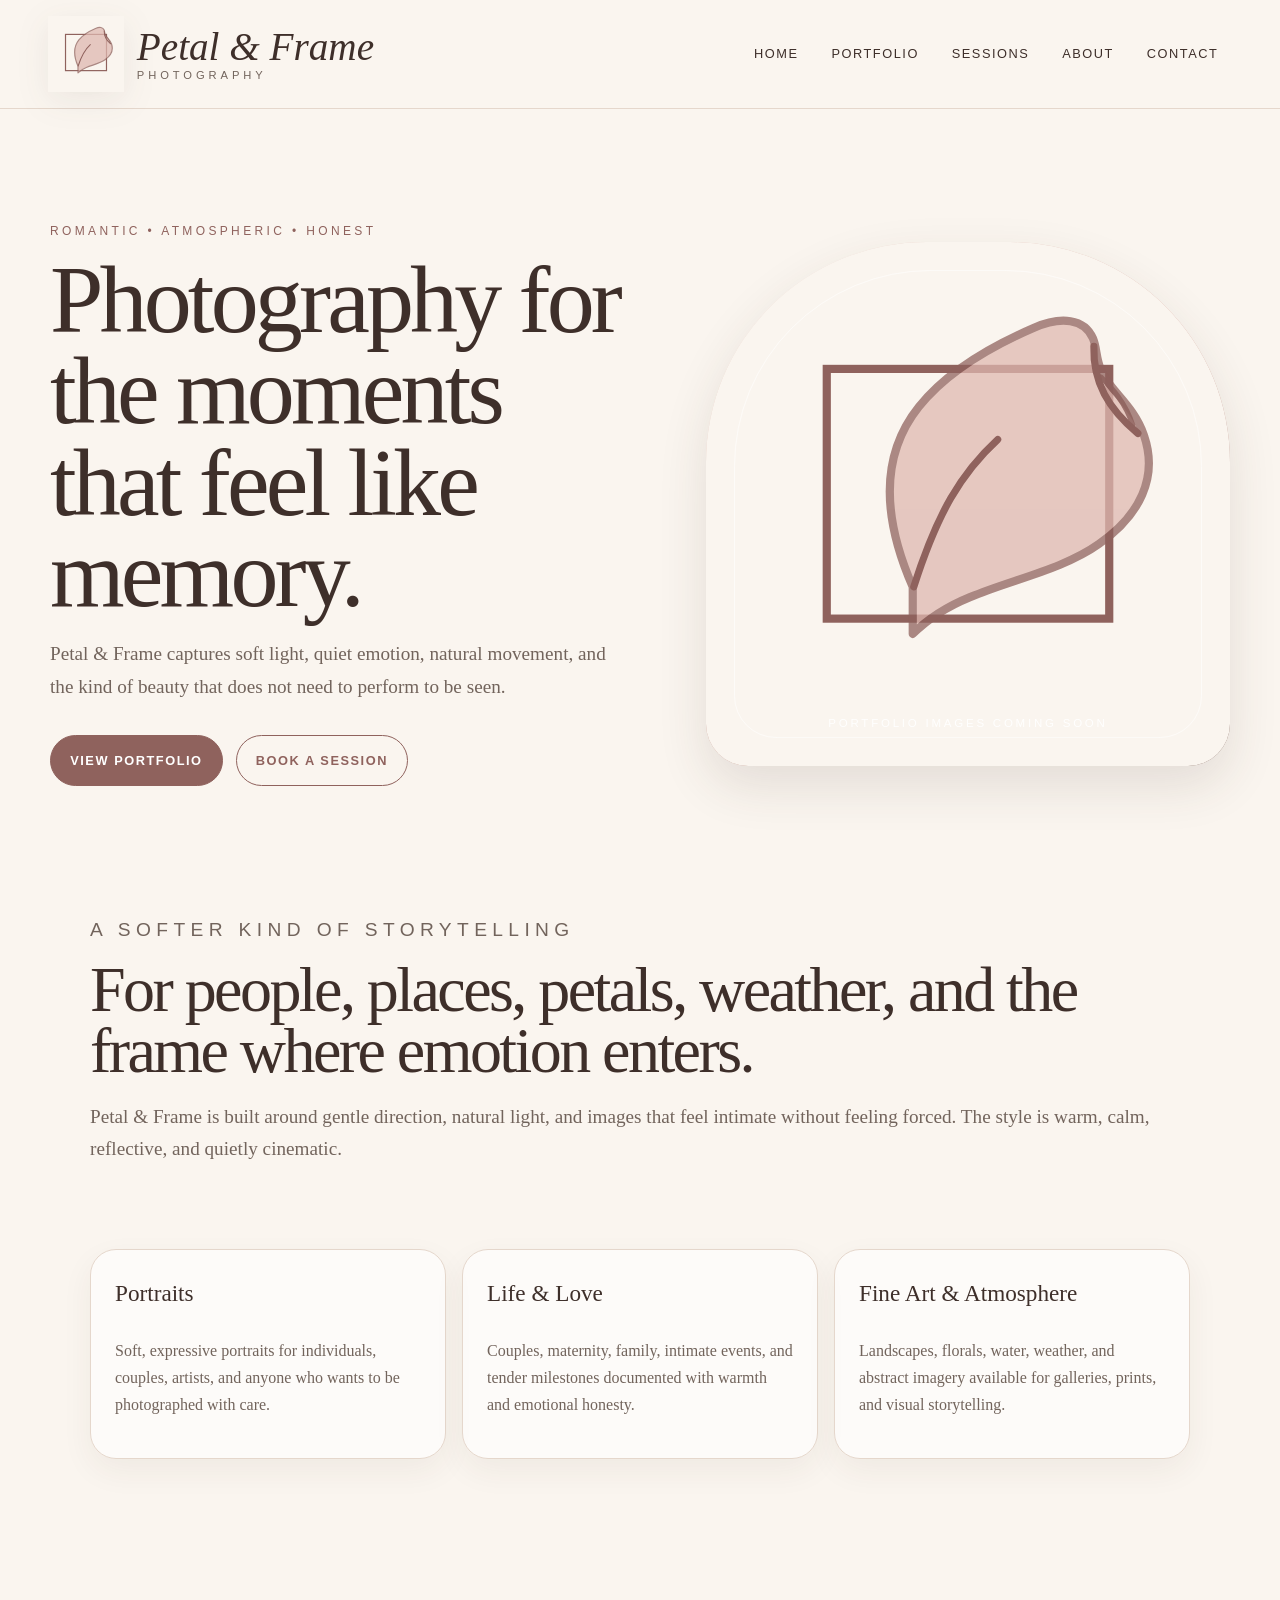
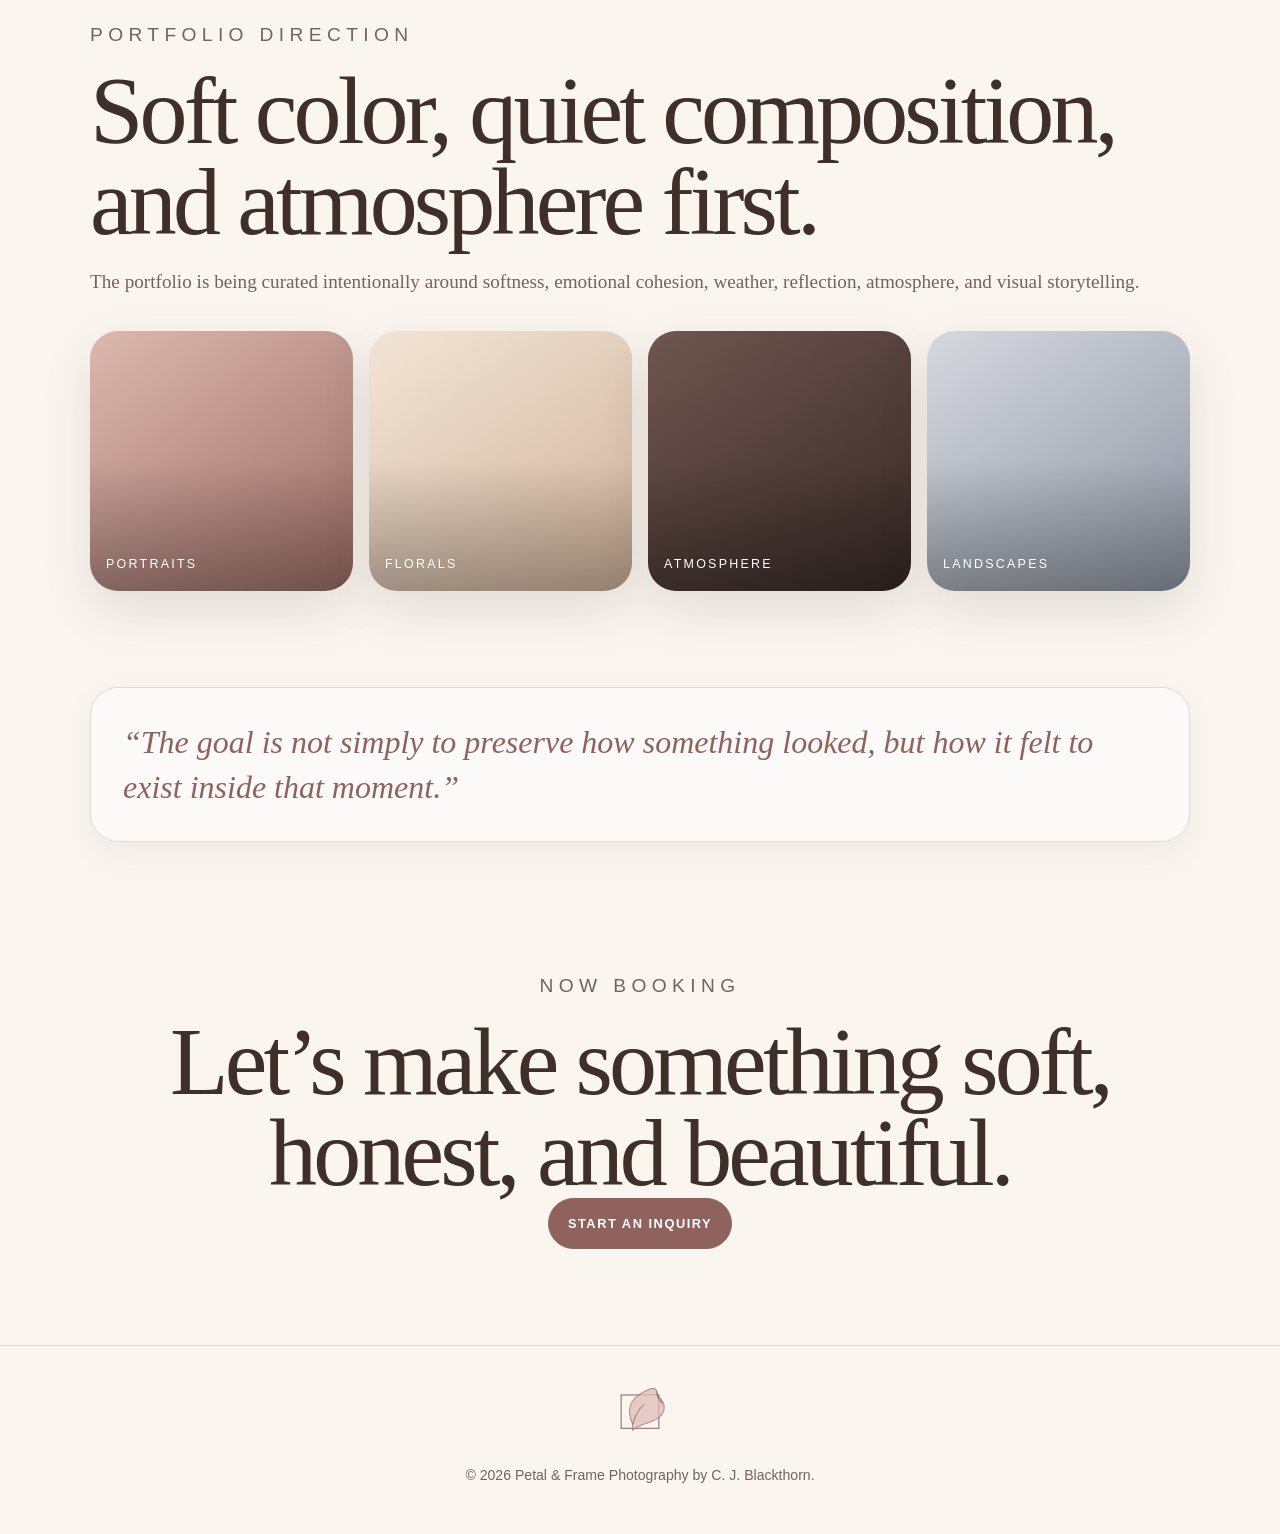
==== index.html @ 1398484c "Render logo in site header and footer" ====
<!doctype html>
<html lang="en">
<head>
  <meta charset="utf-8">
  <meta name="viewport" content="width=device-width, initial-scale=1">
  <title>Petal & Frame Photography | C. J. Blackthorn</title>
  <meta name="description" content="Petal & Frame Photography offers soft, romantic, atmospheric photography rooted in emotion, light, and quiet storytelling.">
  <meta property="og:title" content="Petal & Frame Photography">
  <meta property="og:description" content="Soft, romantic, atmospheric photography rooted in emotion, light, and quiet storytelling.">
  <meta property="og:type" content="website">
  <meta property="og:url" content="https://cjblackthorn.github.io/petals-and-frames/">
  <link rel="icon" href="assets/images/branding/petal-frame-logo.svg" type="image/svg+xml">
  <link rel="stylesheet" href="assets/css/petals-and-frames.css">
</head>
<body>
  <header class="site-header">
    <a class="brand" href="index.html" aria-label="Petal & Frame home">
      <img class="brand-logo" src="assets/images/branding/petal-frame-logo.svg" alt="Petal & Frame logo">
      <span class="brand-wordmark">
        <span class="brand-title">Petal &amp; Frame</span>
        <span class="brand-subtitle">Photography</span>
      </span>
    </a>
    <nav class="site-nav" aria-label="Primary navigation">
      <a href="index.html">Home</a>
      <a href="portfolio.html">Portfolio</a>
      <a href="sessions.html">Sessions</a>
      <a href="about.html">About</a>
      <a href="contact.html">Contact</a>
    </nav>
  </header>

  <main>
    <section class="hero">
      <div class="hero-copy">
        <p class="eyebrow">romantic • atmospheric • honest</p>
        <h1>Photography for the moments that feel like memory.</h1>
        <p class="lede">Petal &amp; Frame captures soft light, quiet emotion, natural movement, and the kind of beauty that does not need to perform to be seen.</p>
        <div class="hero-actions">
          <a class="button" href="portfolio.html">View Portfolio</a>
          <a class="button button-soft" href="contact.html">Book a Session</a>
        </div>
      </div>
      <div class="hero-art hero-logo-card" role="img" aria-label="Petal & Frame logo mark">
        <img src="assets/images/branding/petal-frame-logo.svg" alt="Petal & Frame logo mark">
        <span>Portfolio images coming soon</span>
      </div>
    </section>

    <section class="intro section-narrow">
      <p class="section-kicker">A softer kind of storytelling</p>
      <h2>For people, places, petals, weather, and the frame where emotion enters.</h2>
      <p>Petal &amp; Frame is built around gentle direction, natural light, and images that feel intimate without feeling forced. The style is warm, calm, reflective, and quietly cinematic.</p>
    </section>

    <section class="services">
      <article>
        <h3>Portraits</h3>
        <p>Soft, expressive portraits for individuals, couples, artists, and anyone who wants to be photographed with care.</p>
      </article>
      <article>
        <h3>Life &amp; Love</h3>
        <p>Couples, maternity, family, intimate events, and tender milestones documented with warmth and emotional honesty.</p>
      </article>
      <article>
        <h3>Fine Art &amp; Atmosphere</h3>
        <p>Landscapes, florals, water, weather, and abstract imagery available for galleries, prints, and visual storytelling.</p>
      </article>
    </section>

    <section class="gallery-preview">
      <div class="section-heading">
        <p class="section-kicker">Portfolio direction</p>
        <h2>Soft color, quiet composition, and atmosphere first.</h2>
        <p>The portfolio is being curated intentionally around softness, emotional cohesion, weather, reflection, atmosphere, and visual storytelling.</p>
      </div>
      <div class="preview-grid" aria-label="Portfolio category preview tiles">
        <a class="preview-tile tile-rose" href="portfolio.html"><span>Portraits</span></a>
        <a class="preview-tile tile-cream" href="portfolio.html"><span>Florals</span></a>
        <a class="preview-tile tile-cocoa" href="portfolio.html"><span>Atmosphere</span></a>
        <a class="preview-tile tile-mist" href="portfolio.html"><span>Landscapes</span></a>
      </div>
    </section>

    <section class="quote-section">
      <blockquote>
        “The goal is not simply to preserve how something looked, but how it felt to exist inside that moment.”
      </blockquote>
    </section>

    <section class="cta">
      <p class="section-kicker">Now booking</p>
      <h2>Let’s make something soft, honest, and beautiful.</h2>
      <a class="button" href="contact.html">Start an Inquiry</a>
    </section>
  </main>

  <footer class="site-footer">
    <div class="footer-brand"><img class="footer-logo" src="assets/images/branding/petal-frame-logo.svg" alt="Petal & Frame logo"></div>
    <p>&copy; <span id="year"></span> Petal &amp; Frame Photography by C. J. Blackthorn.</p>
  </footer>
  <script>document.getElementById('year').textContent = new Date().getFullYear();</script>
</body>
</html>
---- assets/css/petals-and-frames.css ----
* {
  box-sizing: border-box;
}

:root {
  --bg: #faf5ef;
  --paper: #fffdf9;
  --rose: #b88a84;
  --rose-dark: #8f625d;
  --cream: #f0e4d8;
  --mist: #d8d9de;
  --cocoa: #3e2f2a;
  --muted: #72645c;
  --border: #e5d7cc;
  --shadow: 0 20px 50px rgba(62, 47, 42, 0.12);
}

html {
  scroll-behavior: smooth;
}

body {
  margin: 0;
  background: var(--bg);
  color: var(--cocoa);
  font-family: Georgia, 'Times New Roman', serif;
  line-height: 1.7;
}

img {
  max-width: 100%;
  display: block;
}

.site-header {
  position: sticky;
  top: 0;
  z-index: 100;
  display: flex;
  align-items: center;
  justify-content: space-between;
  gap: 1rem;
  padding: 1rem clamp(1.2rem, 4vw, 3rem);
  background: rgba(250, 245, 239, 0.92);
  backdrop-filter: blur(12px);
  border-bottom: 1px solid var(--border);
}

.brand {
  display: inline-flex;
  align-items: center;
  gap: 0.8rem;
  text-decoration: none;
  color: var(--cocoa);
  line-height: 1;
}

.brand-logo {
  width: clamp(54px, 8vw, 76px);
  height: clamp(54px, 8vw, 76px);
  object-fit: contain;
  flex: 0 0 auto;
  filter: drop-shadow(0 8px 16px rgba(62, 47, 42, 0.08));
}

.brand-wordmark {
  display: block;
}

.brand-title {
  display: block;
  font-size: clamp(1.55rem, 4.6vw, 2.45rem);
  font-style: italic;
}

.brand-subtitle {
  display: block;
  margin-top: 0.25rem;
  font-family: Arial, sans-serif;
  font-size: 0.7rem;
  letter-spacing: 0.35em;
  text-transform: uppercase;
  color: var(--muted);
}

.site-nav {
  display: flex;
  flex-wrap: wrap;
  gap: 0.35rem;
}

.site-nav a {
  padding: 0.65rem 0.85rem;
  border-radius: 999px;
  color: var(--cocoa);
  text-decoration: none;
  font-family: Arial, sans-serif;
  font-size: 0.8rem;
  letter-spacing: 0.12em;
  text-transform: uppercase;
}

.site-nav a:hover,
.site-nav a:focus {
  background: var(--cream);
}

.hero {
  width: min(1180px, calc(100% - 2rem));
  margin: 0 auto;
  padding: clamp(4rem, 10vw, 7rem) 0;
  display: grid;
  grid-template-columns: minmax(0, 1.05fr) minmax(300px, 0.95fr);
  gap: clamp(2rem, 6vw, 5rem);
  align-items: center;
}

.eyebrow,
.section-kicker,
.card-kicker {
  margin: 0 0 0.8rem;
  font-family: Arial, sans-serif;
  font-size: 0.75rem;
  letter-spacing: 0.28em;
  text-transform: uppercase;
  color: var(--rose-dark);
}

.hero h1,
.section-heading h2,
.intro h2,
.cta h2,
.page-hero h1,
.process-section h2 {
  margin: 0;
  font-size: clamp(2.8rem, 8vw, 6rem);
  line-height: 0.95;
  font-weight: 400;
  letter-spacing: -0.04em;
}

.lede,
.intro p,
.section-heading p,
.cta p,
.page-hero p,
.process-section p {
  color: var(--muted);
  font-size: clamp(1.05rem, 2vw, 1.2rem);
}

.hero-actions {
  margin-top: 2rem;
  display: flex;
  flex-wrap: wrap;
  gap: 0.8rem;
}

.button {
  display: inline-flex;
  align-items: center;
  justify-content: center;
  min-height: 46px;
  padding: 0.85rem 1.2rem;
  border-radius: 999px;
  border: 1px solid var(--rose-dark);
  background: var(--rose-dark);
  color: #fff;
  text-decoration: none;
  font-family: Arial, sans-serif;
  font-size: 0.8rem;
  font-weight: 700;
  letter-spacing: 0.12em;
  text-transform: uppercase;
}

.button-soft {
  background: transparent;
  color: var(--rose-dark);
}

.hero-art {
  min-height: 520px;
  position: relative;
  overflow: hidden;
  border-radius: 42% 42% 8% 8%;
  background:
    radial-gradient(circle at 28% 22%, rgba(255,255,255,0.7), transparent 24%),
    linear-gradient(145deg, #efe1d7, #d4a69c 46%, #71544d);
  box-shadow: var(--shadow);
}

.hero-art::before {
  content: '';
  position: absolute;
  inset: 1.75rem;
  border: 1px solid rgba(255,255,255,0.55);
  border-radius: 42% 42% 9% 9%;
}

.hero-art span {
  position: absolute;
  left: 50%;
  bottom: 2rem;
  transform: translateX(-50%);
  color: rgba(255,255,255,0.92);
  font-family: Arial, sans-serif;
  font-size: 0.72rem;
  letter-spacing: 0.24em;
  text-transform: uppercase;
  white-space: nowrap;
}

.section-narrow,
.gallery-preview,
.cta,
.page-shell,
.quote-section,
.process-section {
  width: min(1100px, calc(100% - 2rem));
  margin: 0 auto;
}

.intro {
  padding: 1rem 0 4rem;
}

.intro h2 {
  font-size: clamp(2.1rem, 5vw, 4rem);
  margin-bottom: 1rem;
}

.services {
  width: min(1100px, calc(100% - 2rem));
  margin: 0 auto;
  padding: 0 0 5rem;
  display: grid;
  grid-template-columns: repeat(3, 1fr);
  gap: 1rem;
}

.services article,
.portfolio-card,
.contact-card {
  padding: 1.5rem;
  border-radius: 26px;
  border: 1px solid var(--border);
  background: rgba(255,255,255,0.62);
  box-shadow: 0 12px 32px rgba(62,47,42,0.06);
}

.services h3,
.portfolio-card h3,
.contact-card h3,
.process-grid h3 {
  margin-top: 0;
  font-size: 1.45rem;
  font-weight: 400;
}

.services p,
.portfolio-card p,
.contact-card p,
.process-grid p,
.session-card li {
  color: var(--muted);
}

.gallery-preview {
  padding: 5rem 0;
}

.preview-grid {
  display: grid;
  grid-template-columns: repeat(4, 1fr);
  gap: 1rem;
  margin-top: 2rem;
}

.preview-tile {
  min-height: 260px;
  border-radius: 28px;
  position: relative;
  overflow: hidden;
  text-decoration: none;
  box-shadow: var(--shadow);
}

.preview-tile::after {
  content: '';
  position: absolute;
  inset: 0;
  background: linear-gradient(to top, rgba(0,0,0,0.28), transparent 50%);
}

.preview-tile span {
  position: absolute;
  left: 1rem;
  bottom: 1rem;
  z-index: 1;
  color: #fff;
  font-family: Arial, sans-serif;
  font-size: 0.78rem;
  letter-spacing: 0.18em;
  text-transform: uppercase;
}

.tile-rose {
  background: linear-gradient(145deg, #dcb8af, #9c6d66);
}

.tile-cream {
  background: linear-gradient(145deg, #f2e5d6, #cfb29a);
}

.tile-cocoa {
  background: linear-gradient(145deg, #6f5650, #372925);
}

.tile-mist {
  background: linear-gradient(145deg, #d6d8df, #8d95a2);
}

.quote-section {
  padding: 1rem 0 4rem;
}

.quote-section blockquote {
  margin: 0;
  padding: 2rem;
  border-radius: 28px;
  border: 1px solid var(--border);
  background: rgba(255,255,255,0.58);
  color: var(--rose-dark);
  font-size: clamp(1.4rem, 3vw, 2rem);
  line-height: 1.4;
  font-style: italic;
  box-shadow: 0 12px 32px rgba(62,47,42,0.05);
}

.cta {
  padding: 4rem 0 6rem;
  text-align: center;
}

.site-footer {
  padding: 2rem;
  text-align: center;
  color: var(--muted);
  border-top: 1px solid var(--border);
  font-family: Arial, sans-serif;
  font-size: 0.88rem;
}

.footer-brand {
  display: flex;
  justify-content: center;
  margin-bottom: 1rem;
}

.footer-logo {
  width: 70px;
  height: 70px;
  object-fit: contain;
  opacity: 0.92;
}

.page-hero {
  padding: 5rem 0 3rem;
}

.page-grid,
.process-grid {
  display: grid;
  grid-template-columns: repeat(auto-fit, minmax(240px, 1fr));
  gap: 1rem;
}

.page-grid {
  padding-bottom: 5rem;
}

.session-card ul {
  margin: 1rem 0 0;
  padding-left: 1.2rem;
}

.process-section {
  padding-bottom: 5rem;
}

.process-grid div {
  padding: 1.5rem;
  border-radius: 24px;
  border: 1px solid var(--border);
  background: rgba(255,255,255,0.58);
}

.process-grid span {
  display: inline-flex;
  align-items: center;
  justify-content: center;
  width: 42px;
  height: 42px;
  border-radius: 999px;
  background: var(--cream);
  color: var(--rose-dark);
  font-family: Arial, sans-serif;
  font-size: 0.82rem;
  font-weight: 700;
  margin-bottom: 1rem;
}

@media (max-width: 860px) {
  .hero,
  .services {
    grid-template-columns: 1fr;
  }

  .preview-grid {
    grid-template-columns: repeat(2, 1fr);
  }

  .hero-art {
    min-height: 340px;
  }
}

@media (max-width: 560px) {
  .site-header {
    align-items: flex-start;
    flex-direction: column;
  }

  .brand-logo {
    width: 56px;
    height: 56px;
  }

  .preview-grid {
    grid-template-columns: 1fr;
  }

  .hero h1,
  .section-heading h2,
  .intro h2,
  .cta h2,
  .page-hero h1,
  .process-section h2 {
    line-height: 1;
  }
}
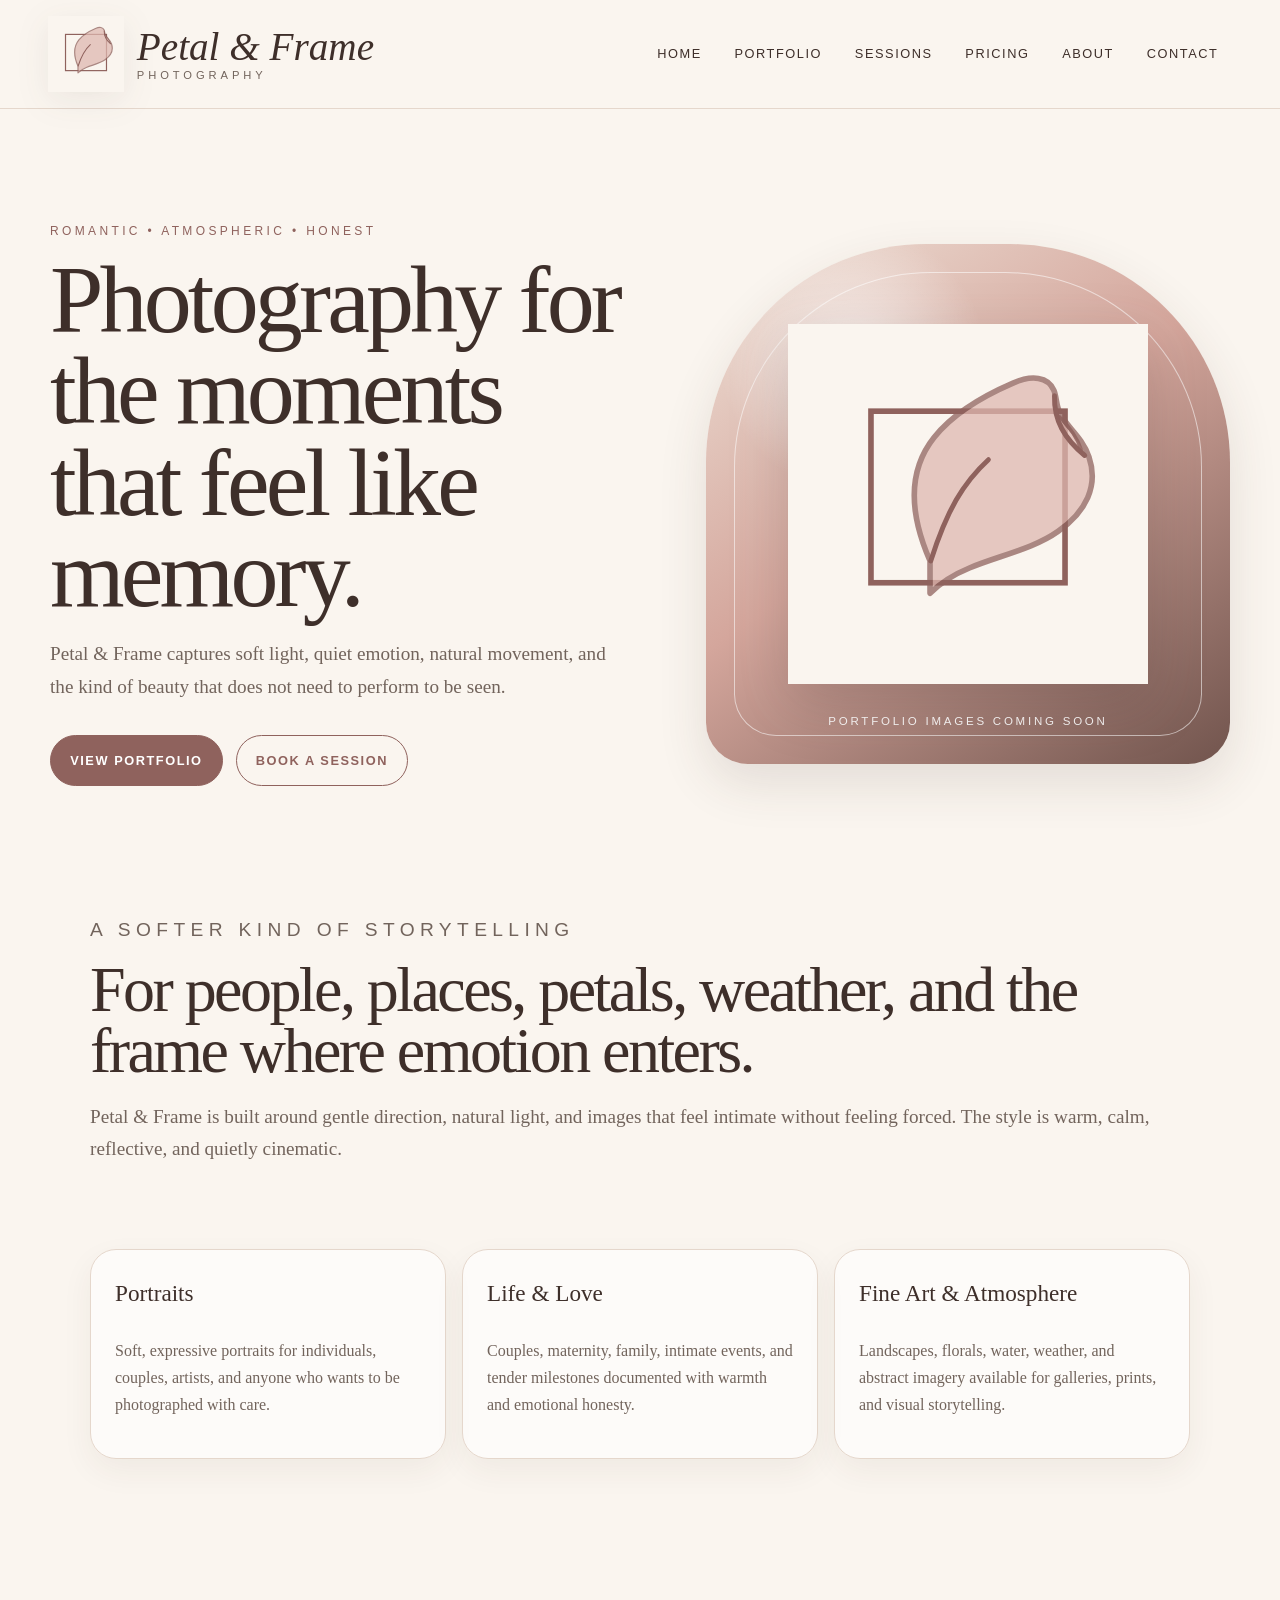
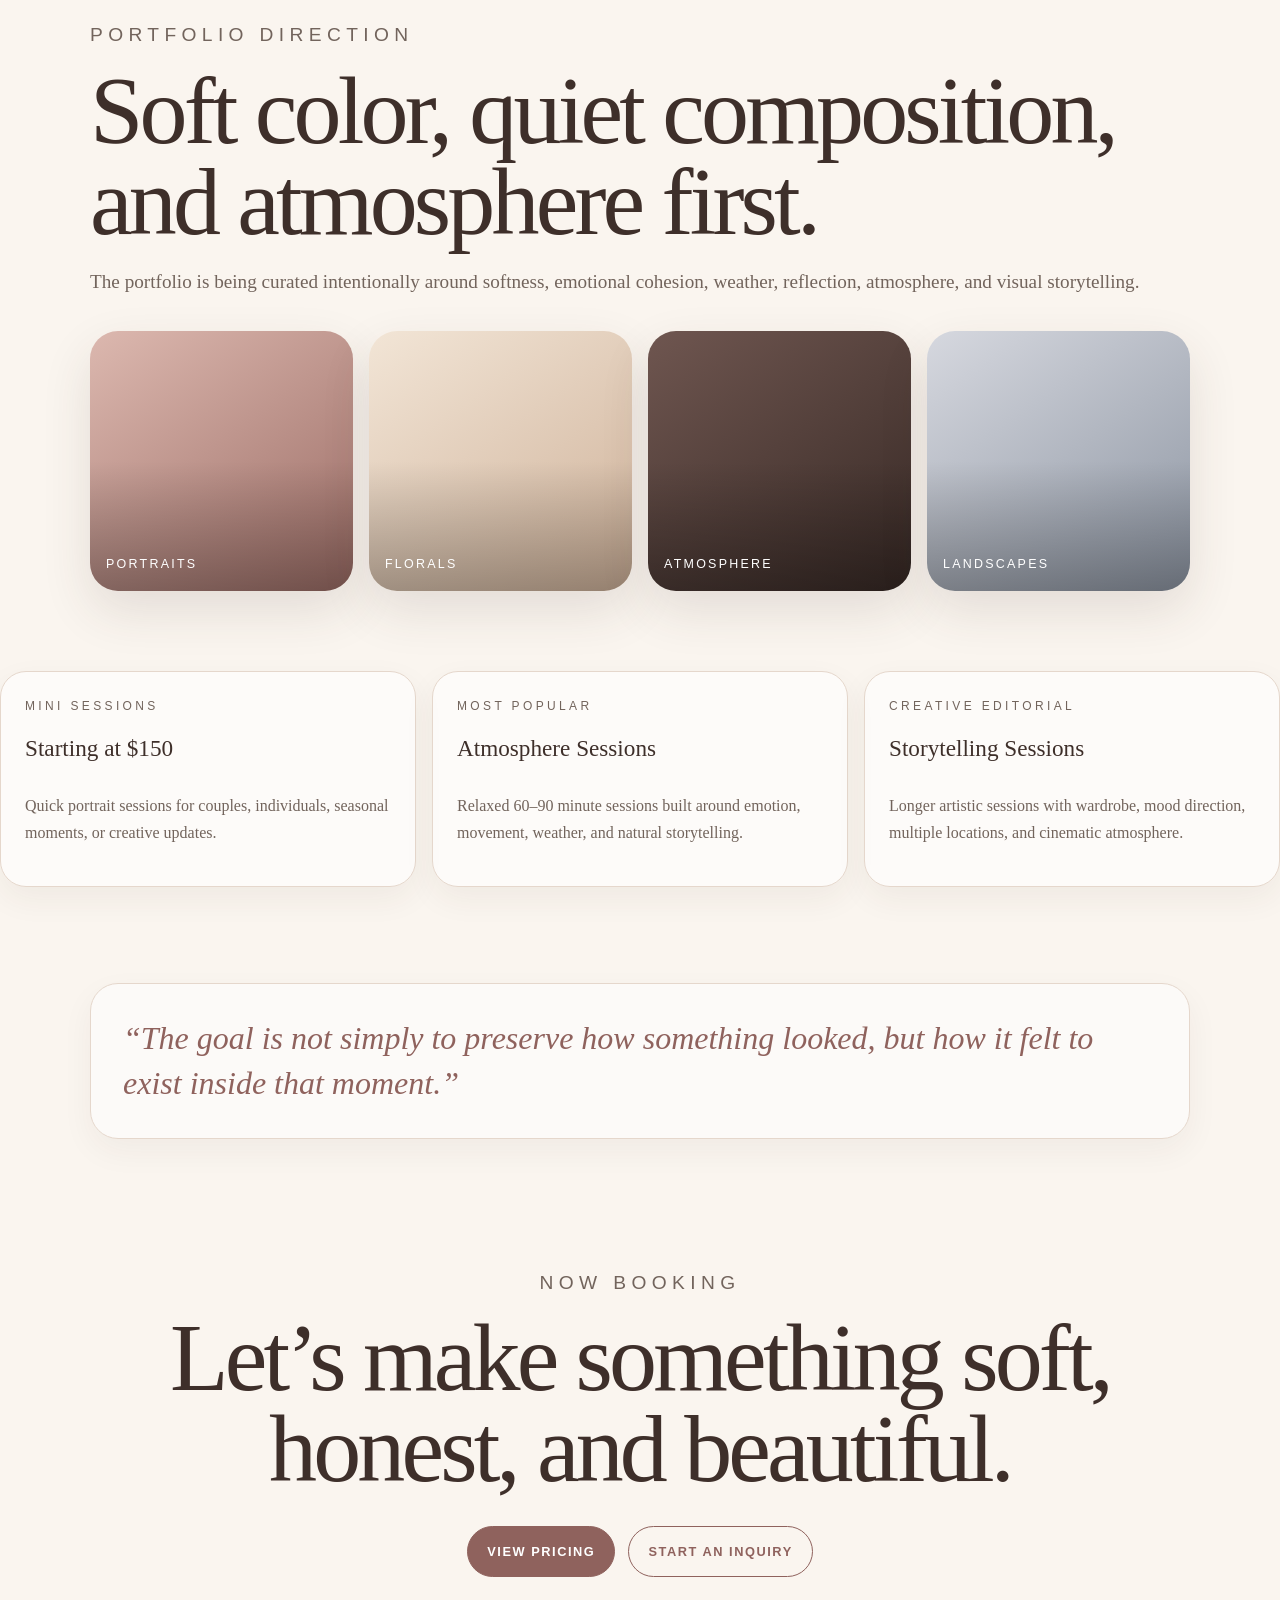
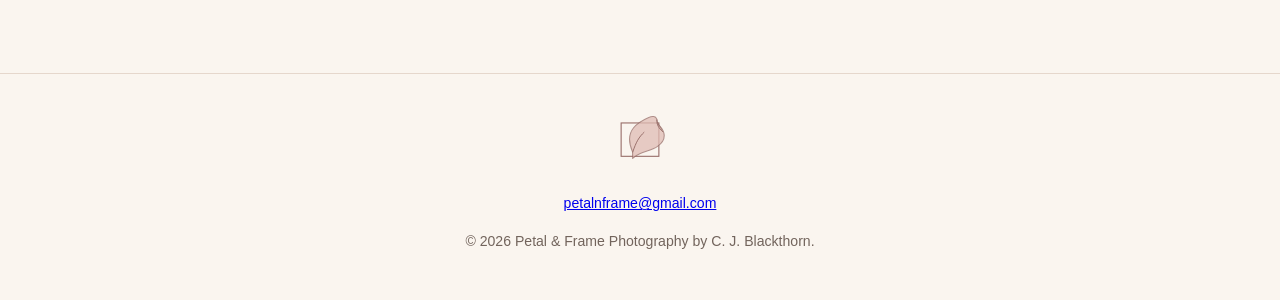
==== commit 64756d7a: "Add pricing navigation and homepage booking sections" ====
--- a/index.html
+++ b/index.html
@@ -25,6 +25,7 @@
       <a href="index.html">Home</a>
       <a href="portfolio.html">Portfolio</a>
       <a href="sessions.html">Sessions</a>
+      <a href="pricing.html">Pricing</a>
       <a href="about.html">About</a>
       <a href="contact.html">Contact</a>
     </nav>
@@ -82,6 +83,26 @@
       </div>
     </section>
 
+    <section class="pricing-details" style="padding-bottom:5rem;">
+      <article class="pricing-detail-card">
+        <p class="card-kicker">Mini Sessions</p>
+        <h3>Starting at $150</h3>
+        <p>Quick portrait sessions for couples, individuals, seasonal moments, or creative updates.</p>
+      </article>
+
+      <article class="pricing-detail-card">
+        <p class="card-kicker">Most Popular</p>
+        <h3>Atmosphere Sessions</h3>
+        <p>Relaxed 60–90 minute sessions built around emotion, movement, weather, and natural storytelling.</p>
+      </article>
+
+      <article class="pricing-detail-card">
+        <p class="card-kicker">Creative Editorial</p>
+        <h3>Storytelling Sessions</h3>
+        <p>Longer artistic sessions with wardrobe, mood direction, multiple locations, and cinematic atmosphere.</p>
+      </article>
+    </section>
+
     <section class="quote-section">
       <blockquote>
         “The goal is not simply to preserve how something looked, but how it felt to exist inside that moment.”
@@ -91,14 +112,18 @@
     <section class="cta">
       <p class="section-kicker">Now booking</p>
       <h2>Let’s make something soft, honest, and beautiful.</h2>
-      <a class="button" href="contact.html">Start an Inquiry</a>
+      <div class="hero-actions" style="justify-content:center;">
+        <a class="button" href="pricing.html">View Pricing</a>
+        <a class="button button-soft" href="contact.html">Start an Inquiry</a>
+      </div>
     </section>
   </main>
 
   <footer class="site-footer">
     <div class="footer-brand"><img class="footer-logo" src="assets/images/branding/petal-frame-logo.svg" alt="Petal & Frame logo"></div>
+    <p><a href="mailto:petalnframe@gmail.com?subject=Petal%20%26%20Frame%20Photography%20Inquiry">petalnframe@gmail.com</a></p>
     <p>&copy; <span id="year"></span> Petal &amp; Frame Photography by C. J. Blackthorn.</p>
   </footer>
   <script>document.getElementById('year').textContent = new Date().getFullYear();</script>
 </body>
-</html>
+</html>
--- a/assets/css/petals-and-frames.css
+++ b/assets/css/petals-and-frames.css
@@ -1,452 +1 @@
-* {
-  box-sizing: border-box;
-}
-
-:root {
-  --bg: #faf5ef;
-  --paper: #fffdf9;
-  --rose: #b88a84;
-  --rose-dark: #8f625d;
-  --cream: #f0e4d8;
-  --mist: #d8d9de;
-  --cocoa: #3e2f2a;
-  --muted: #72645c;
-  --border: #e5d7cc;
-  --shadow: 0 20px 50px rgba(62, 47, 42, 0.12);
-}
-
-html {
-  scroll-behavior: smooth;
-}
-
-body {
-  margin: 0;
-  background: var(--bg);
-  color: var(--cocoa);
-  font-family: Georgia, 'Times New Roman', serif;
-  line-height: 1.7;
-}
-
-img {
-  max-width: 100%;
-  display: block;
-}
-
-.site-header {
-  position: sticky;
-  top: 0;
-  z-index: 100;
-  display: flex;
-  align-items: center;
-  justify-content: space-between;
-  gap: 1rem;
-  padding: 1rem clamp(1.2rem, 4vw, 3rem);
-  background: rgba(250, 245, 239, 0.92);
-  backdrop-filter: blur(12px);
-  border-bottom: 1px solid var(--border);
-}
-
-.brand {
-  display: inline-flex;
-  align-items: center;
-  gap: 0.8rem;
-  text-decoration: none;
-  color: var(--cocoa);
-  line-height: 1;
-}
-
-.brand-logo {
-  width: clamp(54px, 8vw, 76px);
-  height: clamp(54px, 8vw, 76px);
-  object-fit: contain;
-  flex: 0 0 auto;
-  filter: drop-shadow(0 8px 16px rgba(62, 47, 42, 0.08));
-}
-
-.brand-wordmark {
-  display: block;
-}
-
-.brand-title {
-  display: block;
-  font-size: clamp(1.55rem, 4.6vw, 2.45rem);
-  font-style: italic;
-}
-
-.brand-subtitle {
-  display: block;
-  margin-top: 0.25rem;
-  font-family: Arial, sans-serif;
-  font-size: 0.7rem;
-  letter-spacing: 0.35em;
-  text-transform: uppercase;
-  color: var(--muted);
-}
-
-.site-nav {
-  display: flex;
-  flex-wrap: wrap;
-  gap: 0.35rem;
-}
-
-.site-nav a {
-  padding: 0.65rem 0.85rem;
-  border-radius: 999px;
-  color: var(--cocoa);
-  text-decoration: none;
-  font-family: Arial, sans-serif;
-  font-size: 0.8rem;
-  letter-spacing: 0.12em;
-  text-transform: uppercase;
-}
-
-.site-nav a:hover,
-.site-nav a:focus {
-  background: var(--cream);
-}
-
-.hero {
-  width: min(1180px, calc(100% - 2rem));
-  margin: 0 auto;
-  padding: clamp(4rem, 10vw, 7rem) 0;
-  display: grid;
-  grid-template-columns: minmax(0, 1.05fr) minmax(300px, 0.95fr);
-  gap: clamp(2rem, 6vw, 5rem);
-  align-items: center;
-}
-
-.eyebrow,
-.section-kicker,
-.card-kicker {
-  margin: 0 0 0.8rem;
-  font-family: Arial, sans-serif;
-  font-size: 0.75rem;
-  letter-spacing: 0.28em;
-  text-transform: uppercase;
-  color: var(--rose-dark);
-}
-
-.hero h1,
-.section-heading h2,
-.intro h2,
-.cta h2,
-.page-hero h1,
-.process-section h2 {
-  margin: 0;
-  font-size: clamp(2.8rem, 8vw, 6rem);
-  line-height: 0.95;
-  font-weight: 400;
-  letter-spacing: -0.04em;
-}
-
-.lede,
-.intro p,
-.section-heading p,
-.cta p,
-.page-hero p,
-.process-section p {
-  color: var(--muted);
-  font-size: clamp(1.05rem, 2vw, 1.2rem);
-}
-
-.hero-actions {
-  margin-top: 2rem;
-  display: flex;
-  flex-wrap: wrap;
-  gap: 0.8rem;
-}
-
-.button {
-  display: inline-flex;
-  align-items: center;
-  justify-content: center;
-  min-height: 46px;
-  padding: 0.85rem 1.2rem;
-  border-radius: 999px;
-  border: 1px solid var(--rose-dark);
-  background: var(--rose-dark);
-  color: #fff;
-  text-decoration: none;
-  font-family: Arial, sans-serif;
-  font-size: 0.8rem;
-  font-weight: 700;
-  letter-spacing: 0.12em;
-  text-transform: uppercase;
-}
-
-.button-soft {
-  background: transparent;
-  color: var(--rose-dark);
-}
-
-.hero-art {
-  min-height: 520px;
-  position: relative;
-  overflow: hidden;
-  border-radius: 42% 42% 8% 8%;
-  background:
-    radial-gradient(circle at 28% 22%, rgba(255,255,255,0.7), transparent 24%),
-    linear-gradient(145deg, #efe1d7, #d4a69c 46%, #71544d);
-  box-shadow: var(--shadow);
-}
-
-.hero-art::before {
-  content: '';
-  position: absolute;
-  inset: 1.75rem;
-  border: 1px solid rgba(255,255,255,0.55);
-  border-radius: 42% 42% 9% 9%;
-}
-
-.hero-art span {
-  position: absolute;
-  left: 50%;
-  bottom: 2rem;
-  transform: translateX(-50%);
-  color: rgba(255,255,255,0.92);
-  font-family: Arial, sans-serif;
-  font-size: 0.72rem;
-  letter-spacing: 0.24em;
-  text-transform: uppercase;
-  white-space: nowrap;
-}
-
-.section-narrow,
-.gallery-preview,
-.cta,
-.page-shell,
-.quote-section,
-.process-section {
-  width: min(1100px, calc(100% - 2rem));
-  margin: 0 auto;
-}
-
-.intro {
-  padding: 1rem 0 4rem;
-}
-
-.intro h2 {
-  font-size: clamp(2.1rem, 5vw, 4rem);
-  margin-bottom: 1rem;
-}
-
-.services {
-  width: min(1100px, calc(100% - 2rem));
-  margin: 0 auto;
-  padding: 0 0 5rem;
-  display: grid;
-  grid-template-columns: repeat(3, 1fr);
-  gap: 1rem;
-}
-
-.services article,
-.portfolio-card,
-.contact-card {
-  padding: 1.5rem;
-  border-radius: 26px;
-  border: 1px solid var(--border);
-  background: rgba(255,255,255,0.62);
-  box-shadow: 0 12px 32px rgba(62,47,42,0.06);
-}
-
-.services h3,
-.portfolio-card h3,
-.contact-card h3,
-.process-grid h3 {
-  margin-top: 0;
-  font-size: 1.45rem;
-  font-weight: 400;
-}
-
-.services p,
-.portfolio-card p,
-.contact-card p,
-.process-grid p,
-.session-card li {
-  color: var(--muted);
-}
-
-.gallery-preview {
-  padding: 5rem 0;
-}
-
-.preview-grid {
-  display: grid;
-  grid-template-columns: repeat(4, 1fr);
-  gap: 1rem;
-  margin-top: 2rem;
-}
-
-.preview-tile {
-  min-height: 260px;
-  border-radius: 28px;
-  position: relative;
-  overflow: hidden;
-  text-decoration: none;
-  box-shadow: var(--shadow);
-}
-
-.preview-tile::after {
-  content: '';
-  position: absolute;
-  inset: 0;
-  background: linear-gradient(to top, rgba(0,0,0,0.28), transparent 50%);
-}
-
-.preview-tile span {
-  position: absolute;
-  left: 1rem;
-  bottom: 1rem;
-  z-index: 1;
-  color: #fff;
-  font-family: Arial, sans-serif;
-  font-size: 0.78rem;
-  letter-spacing: 0.18em;
-  text-transform: uppercase;
-}
-
-.tile-rose {
-  background: linear-gradient(145deg, #dcb8af, #9c6d66);
-}
-
-.tile-cream {
-  background: linear-gradient(145deg, #f2e5d6, #cfb29a);
-}
-
-.tile-cocoa {
-  background: linear-gradient(145deg, #6f5650, #372925);
-}
-
-.tile-mist {
-  background: linear-gradient(145deg, #d6d8df, #8d95a2);
-}
-
-.quote-section {
-  padding: 1rem 0 4rem;
-}
-
-.quote-section blockquote {
-  margin: 0;
-  padding: 2rem;
-  border-radius: 28px;
-  border: 1px solid var(--border);
-  background: rgba(255,255,255,0.58);
-  color: var(--rose-dark);
-  font-size: clamp(1.4rem, 3vw, 2rem);
-  line-height: 1.4;
-  font-style: italic;
-  box-shadow: 0 12px 32px rgba(62,47,42,0.05);
-}
-
-.cta {
-  padding: 4rem 0 6rem;
-  text-align: center;
-}
-
-.site-footer {
-  padding: 2rem;
-  text-align: center;
-  color: var(--muted);
-  border-top: 1px solid var(--border);
-  font-family: Arial, sans-serif;
-  font-size: 0.88rem;
-}
-
-.footer-brand {
-  display: flex;
-  justify-content: center;
-  margin-bottom: 1rem;
-}
-
-.footer-logo {
-  width: 70px;
-  height: 70px;
-  object-fit: contain;
-  opacity: 0.92;
-}
-
-.page-hero {
-  padding: 5rem 0 3rem;
-}
-
-.page-grid,
-.process-grid {
-  display: grid;
-  grid-template-columns: repeat(auto-fit, minmax(240px, 1fr));
-  gap: 1rem;
-}
-
-.page-grid {
-  padding-bottom: 5rem;
-}
-
-.session-card ul {
-  margin: 1rem 0 0;
-  padding-left: 1.2rem;
-}
-
-.process-section {
-  padding-bottom: 5rem;
-}
-
-.process-grid div {
-  padding: 1.5rem;
-  border-radius: 24px;
-  border: 1px solid var(--border);
-  background: rgba(255,255,255,0.58);
-}
-
-.process-grid span {
-  display: inline-flex;
-  align-items: center;
-  justify-content: center;
-  width: 42px;
-  height: 42px;
-  border-radius: 999px;
-  background: var(--cream);
-  color: var(--rose-dark);
-  font-family: Arial, sans-serif;
-  font-size: 0.82rem;
-  font-weight: 700;
-  margin-bottom: 1rem;
-}
-
-@media (max-width: 860px) {
-  .hero,
-  .services {
-    grid-template-columns: 1fr;
-  }
-
-  .preview-grid {
-    grid-template-columns: repeat(2, 1fr);
-  }
-
-  .hero-art {
-    min-height: 340px;
-  }
-}
-
-@media (max-width: 560px) {
-  .site-header {
-    align-items: flex-start;
-    flex-direction: column;
-  }
-
-  .brand-logo {
-    width: 56px;
-    height: 56px;
-  }
-
-  .preview-grid {
-    grid-template-columns: 1fr;
-  }
-
-  .hero h1,
-  .section-heading h2,
-  .intro h2,
-  .cta h2,
-  .page-hero h1,
-  .process-section h2 {
-    line-height: 1;
-  }
-}
+*{box-sizing:border-box}:root{--bg:#faf5ef;--paper:#fffdf9;--rose:#b88a84;--rose-dark:#8f625d;--cream:#f0e4d8;--mist:#d8d9de;--cocoa:#3e2f2a;--muted:#72645c;--border:#e5d7cc;--shadow:0 20px 50px rgba(62,47,42,.12)}html{scroll-behavior:smooth}body{margin:0;background:var(--bg);color:var(--cocoa);font-family:Georgia,'Times New Roman',serif;line-height:1.7}img{max-width:100%;display:block}code{padding:.12rem .35rem;border-radius:.35rem;background:var(--cream);font-size:.9em}.site-header{position:sticky;top:0;z-index:100;display:flex;align-items:center;justify-content:space-between;gap:1rem;padding:1rem clamp(1.2rem,4vw,3rem);background:rgba(250,245,239,.92);backdrop-filter:blur(12px);border-bottom:1px solid var(--border)}.brand{display:inline-flex;align-items:center;gap:.8rem;text-decoration:none;color:var(--cocoa);line-height:1}.brand-logo{width:clamp(54px,8vw,76px);height:clamp(54px,8vw,76px);object-fit:contain;flex:0 0 auto;filter:drop-shadow(0 8px 16px rgba(62,47,42,.08))}.brand-wordmark{display:block}.brand-title{display:block;font-size:clamp(1.55rem,4.6vw,2.45rem);font-style:italic}.brand-subtitle{display:block;margin-top:.25rem;font-family:Arial,sans-serif;font-size:.7rem;letter-spacing:.35em;text-transform:uppercase;color:var(--muted)}.site-nav{display:flex;flex-wrap:wrap;gap:.35rem}.site-nav a{padding:.65rem .85rem;border-radius:999px;color:var(--cocoa);text-decoration:none;font-family:Arial,sans-serif;font-size:.8rem;letter-spacing:.12em;text-transform:uppercase}.site-nav a:hover,.site-nav a:focus{background:var(--cream)}.hero{width:min(1180px,calc(100% - 2rem));margin:0 auto;padding:clamp(4rem,10vw,7rem) 0;display:grid;grid-template-columns:minmax(0,1.05fr) minmax(300px,.95fr);gap:clamp(2rem,6vw,5rem);align-items:center}.eyebrow,.section-kicker,.card-kicker{margin:0 0 .8rem;font-family:Arial,sans-serif;font-size:.75rem;letter-spacing:.28em;text-transform:uppercase;color:var(--rose-dark)}.hero h1,.section-heading h2,.intro h2,.cta h2,.page-hero h1,.process-section h2{margin:0;font-size:clamp(2.8rem,8vw,6rem);line-height:.95;font-weight:400;letter-spacing:-.04em}.lede,.intro p,.section-heading p,.cta p,.page-hero p,.process-section p{color:var(--muted);font-size:clamp(1.05rem,2vw,1.2rem)}.hero-actions{margin-top:2rem;display:flex;flex-wrap:wrap;gap:.8rem}.button{display:inline-flex;align-items:center;justify-content:center;min-height:46px;padding:.85rem 1.2rem;border-radius:999px;border:1px solid var(--rose-dark);background:var(--rose-dark);color:#fff;text-decoration:none;font-family:Arial,sans-serif;font-size:.8rem;font-weight:700;letter-spacing:.12em;text-transform:uppercase}.button-soft{background:transparent;color:var(--rose-dark)}.hero-art{min-height:520px;position:relative;overflow:hidden;border-radius:42% 42% 8% 8%;background:radial-gradient(circle at 28% 22%,rgba(255,255,255,.7),transparent 24%),linear-gradient(145deg,#efe1d7,#d4a69c 46%,#71544d);box-shadow:var(--shadow)}.hero-art:before{content:'';position:absolute;inset:1.75rem;border:1px solid rgba(255,255,255,.55);border-radius:42% 42% 9% 9%}.hero-art span{position:absolute;left:50%;bottom:2rem;transform:translateX(-50%);color:rgba(255,255,255,.92);font-family:Arial,sans-serif;font-size:.72rem;letter-spacing:.24em;text-transform:uppercase;white-space:nowrap}.hero-logo-card{display:flex;align-items:center;justify-content:center}.hero-logo-card img{width:min(70%,360px);height:auto;position:relative;z-index:1;filter:drop-shadow(0 18px 28px rgba(62,47,42,.18))}.section-narrow,.gallery-preview,.cta,.page-shell,.quote-section,.process-section{width:min(1100px,calc(100% - 2rem));margin:0 auto}.intro{padding:1rem 0 4rem}.intro h2{font-size:clamp(2.1rem,5vw,4rem);margin-bottom:1rem}.services{width:min(1100px,calc(100% - 2rem));margin:0 auto;padding:0 0 5rem;display:grid;grid-template-columns:repeat(3,1fr);gap:1rem}.services article,.portfolio-card,.contact-card,.pricing-card,.pricing-detail-card,.faq-card{padding:1.5rem;border-radius:26px;border:1px solid var(--border);background:rgba(255,255,255,.62);box-shadow:0 12px 32px rgba(62,47,42,.06)}.services h3,.portfolio-card h3,.contact-card h3,.process-grid h3,.pricing-card h2,.pricing-detail-card h3,.faq-card h3{margin-top:0;font-size:1.45rem;font-weight:400}.services p,.portfolio-card p,.contact-card p,.process-grid p,.session-card li,.pricing-detail-card p,.faq-card p{color:var(--muted)}.gallery-preview{padding:5rem 0}.preview-grid{display:grid;grid-template-columns:repeat(4,1fr);gap:1rem;margin-top:2rem}.preview-tile{min-height:260px;border-radius:28px;position:relative;overflow:hidden;text-decoration:none;box-shadow:var(--shadow)}.preview-tile:after{content:'';position:absolute;inset:0;background:linear-gradient(to top,rgba(0,0,0,.28),transparent 50%)}.preview-tile span{position:absolute;left:1rem;bottom:1rem;z-index:1;color:#fff;font-family:Arial,sans-serif;font-size:.78rem;letter-spacing:.18em;text-transform:uppercase}.tile-rose{background:linear-gradient(145deg,#dcb8af,#9c6d66)}.tile-cream{background:linear-gradient(145deg,#f2e5d6,#cfb29a)}.tile-cocoa{background:linear-gradient(145deg,#6f5650,#372925)}.tile-mist{background:linear-gradient(145deg,#d6d8df,#8d95a2)}.quote-section{padding:1rem 0 4rem}.quote-section blockquote{margin:0;padding:2rem;border-radius:28px;border:1px solid var(--border);background:rgba(255,255,255,.58);color:var(--rose-dark);font-size:clamp(1.4rem,3vw,2rem);line-height:1.4;font-style:italic;box-shadow:0 12px 32px rgba(62,47,42,.05)}.cta{padding:4rem 0 6rem;text-align:center}.site-footer{padding:2rem;text-align:center;color:var(--muted);border-top:1px solid var(--border);font-family:Arial,sans-serif;font-size:.88rem}.footer-brand{display:flex;justify-content:center;margin-bottom:1rem}.footer-logo{width:70px;height:70px;object-fit:contain;opacity:.92}.page-hero{padding:5rem 0 3rem}.page-grid,.process-grid,.pricing-grid,.pricing-details,.faq-grid{display:grid;grid-template-columns:repeat(auto-fit,minmax(240px,1fr));gap:1rem}.page-grid,.pricing-grid,.faq-section{padding-bottom:5rem}.session-card ul,.pricing-card ul{margin:1rem 0 0;padding-left:1.2rem}.process-section{padding-bottom:5rem}.process-grid div{padding:1.5rem;border-radius:24px;border:1px solid var(--border);background:rgba(255,255,255,.58)}.process-grid span{display:inline-flex;align-items:center;justify-content:center;width:42px;height:42px;border-radius:999px;background:var(--cream);color:var(--rose-dark);font-family:Arial,sans-serif;font-size:.82rem;font-weight:700;margin-bottom:1rem}.portfolio-system-note{margin-bottom:2rem;padding:2rem;border-radius:30px;border:1px solid var(--border);background:rgba(255,255,255,.55);box-shadow:0 12px 30px rgba(62,47,42,.06)}.portfolio-system-note h2{margin-top:0;font-size:clamp(2rem,4vw,3.5rem);line-height:1;font-weight:400}.gallery-filter-bar{display:flex;flex-wrap:wrap;gap:.7rem;padding-bottom:2rem}.gallery-filter{border:1px solid var(--border);background:rgba(255,255,255,.72);color:var(--cocoa);border-radius:999px;padding:.8rem 1rem;cursor:pointer;font-family:Arial,sans-serif;font-size:.72rem;letter-spacing:.12em;text-transform:uppercase;transition:all 160ms ease}.gallery-filter:hover,.gallery-filter.is-active{background:var(--rose-dark);color:#fff;border-color:var(--rose-dark)}.gallery-grid{display:grid;grid-template-columns:repeat(auto-fit,minmax(280px,1fr));gap:1.25rem;padding-bottom:5rem}.gallery-item{overflow:hidden;border-radius:28px;background:rgba(255,255,255,.65);border:1px solid var(--border);box-shadow:0 18px 42px rgba(62,47,42,.08)}.gallery-image-link{position:relative;display:block;width:100%;border:0;padding:0;aspect-ratio:4/5;overflow:hidden;background:linear-gradient(145deg,#e7d5ca,#a87b73);cursor:pointer}.gallery-image-link img{width:100%;height:100%;object-fit:cover;transition:transform 260ms ease}.gallery-item:hover img{transform:scale(1.03)}.gallery-placeholder{position:absolute;inset:0;display:none;align-items:center;justify-content:center;background:radial-gradient(circle at top left,rgba(255,255,255,.28),transparent 30%),linear-gradient(145deg,#cfb2a4,#8a615b)}.gallery-placeholder span{color:rgba(255,255,255,.9);font-family:Arial,sans-serif;font-size:.72rem;letter-spacing:.22em;text-transform:uppercase}.gallery-item.image-missing .gallery-placeholder{display:flex}.gallery-item.image-missing img{opacity:0}.gallery-caption{padding:1.2rem}.gallery-caption h3{margin:0 0 .5rem;font-size:1.4rem;font-weight:400}.gallery-caption p:last-child{margin-bottom:0;color:var(--muted)}.price-tag{margin:1rem 0 1.5rem;font-size:clamp(2.5rem,6vw,4rem);line-height:1;color:var(--rose-dark)}.featured-pricing{border-color:rgba(143,98,93,.35);background:radial-gradient(circle at top right,rgba(255,255,255,.55),transparent 30%),linear-gradient(145deg,rgba(255,255,255,.88),rgba(240,228,216,.92))}.lightbox{position:fixed;inset:0;display:none;z-index:999}.lightbox[aria-hidden="false"]{display:block}.lightbox-backdrop{position:absolute;inset:0;background:rgba(24,18,17,.82);backdrop-filter:blur(8px)}.lightbox-dialog{position:relative;z-index:1;width:min(1100px,calc(100% - 2rem));margin:3vh auto;background:rgba(255,255,255,.92);border-radius:28px;overflow:hidden;box-shadow:0 30px 60px rgba(0,0,0,.25)}.lightbox-image{width:100%;max-height:72vh;object-fit:contain;background:#111}.lightbox-caption{padding:1.5rem}.lightbox-close,.lightbox-nav{position:absolute;z-index:2;border:0;background:rgba(255,255,255,.82);color:var(--cocoa);width:48px;height:48px;border-radius:999px;cursor:pointer;font-size:1.8rem}.lightbox-close{top:1rem;right:1rem}.lightbox-prev{left:1rem;top:50%;transform:translateY(-50%)}.lightbox-next{right:1rem;top:50%;transform:translateY(-50%)}body.lightbox-open{overflow:hidden}@media(max-width:860px){.hero,.services{grid-template-columns:1fr}.preview-grid{grid-template-columns:repeat(2,1fr)}.hero-art{min-height:340px}}@media(max-width:560px){.site-header{align-items:flex-start;flex-direction:column}.brand-logo{width:56px;height:56px}.preview-grid{grid-template-columns:1fr}.hero h1,.section-heading h2,.intro h2,.cta h2,.page-hero h1,.process-section h2{line-height:1}.lightbox-nav{display:none}}
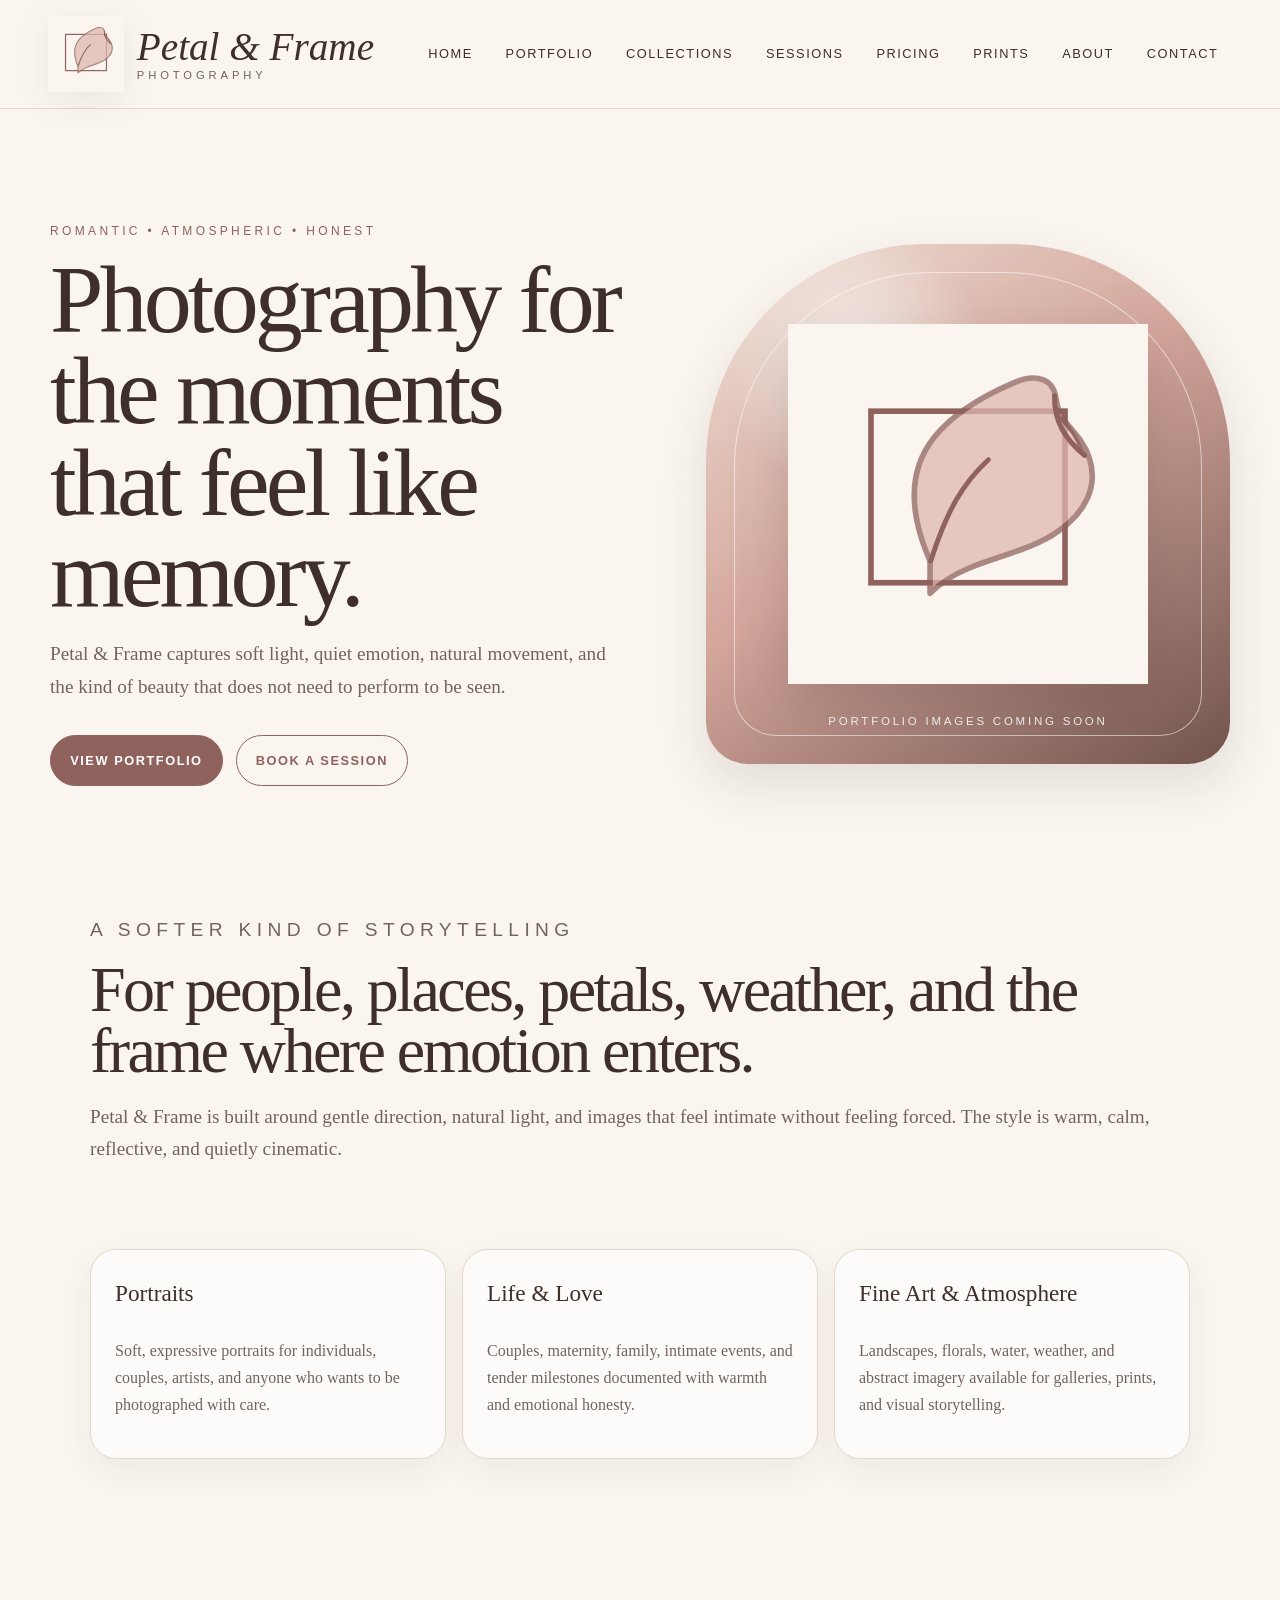
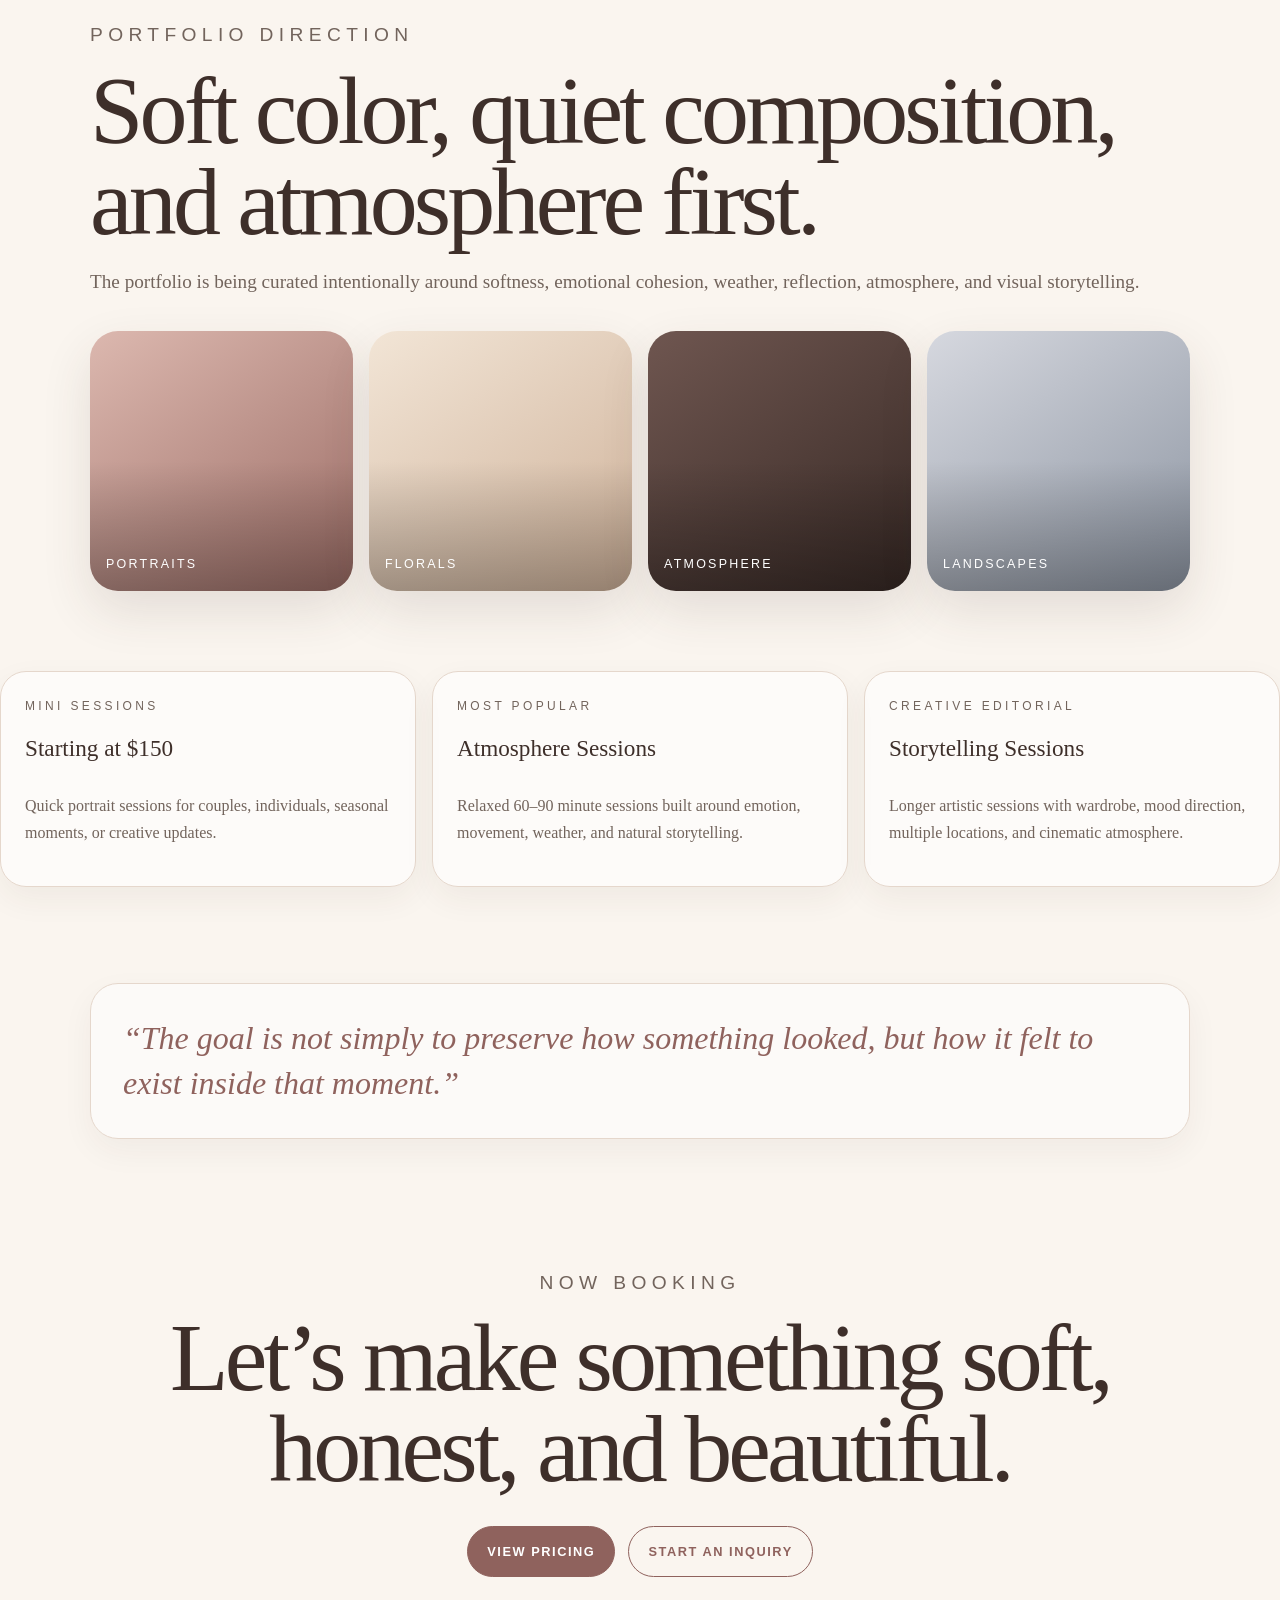
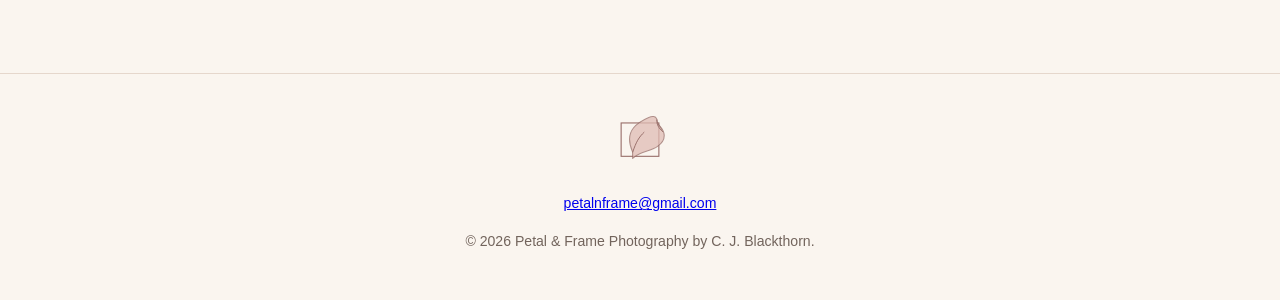
==== commit aaead544: "Add collections and prints navigation" ====
--- a/index.html
+++ b/index.html
@@ -24,8 +24,10 @@
     <nav class="site-nav" aria-label="Primary navigation">
       <a href="index.html">Home</a>
       <a href="portfolio.html">Portfolio</a>
+      <a href="collections.html">Collections</a>
       <a href="sessions.html">Sessions</a>
       <a href="pricing.html">Pricing</a>
+      <a href="prints.html">Prints</a>
       <a href="about.html">About</a>
       <a href="contact.html">Contact</a>
     </nav>
@@ -76,10 +78,10 @@
         <p>The portfolio is being curated intentionally around softness, emotional cohesion, weather, reflection, atmosphere, and visual storytelling.</p>
       </div>
       <div class="preview-grid" aria-label="Portfolio category preview tiles">
-        <a class="preview-tile tile-rose" href="portfolio.html"><span>Portraits</span></a>
-        <a class="preview-tile tile-cream" href="portfolio.html"><span>Florals</span></a>
-        <a class="preview-tile tile-cocoa" href="portfolio.html"><span>Atmosphere</span></a>
-        <a class="preview-tile tile-mist" href="portfolio.html"><span>Landscapes</span></a>
+        <a class="preview-tile tile-rose" href="collections.html"><span>Portraits</span></a>
+        <a class="preview-tile tile-cream" href="collections.html"><span>Florals</span></a>
+        <a class="preview-tile tile-cocoa" href="collections.html"><span>Atmosphere</span></a>
+        <a class="preview-tile tile-mist" href="collections.html"><span>Landscapes</span></a>
       </div>
     </section>
 
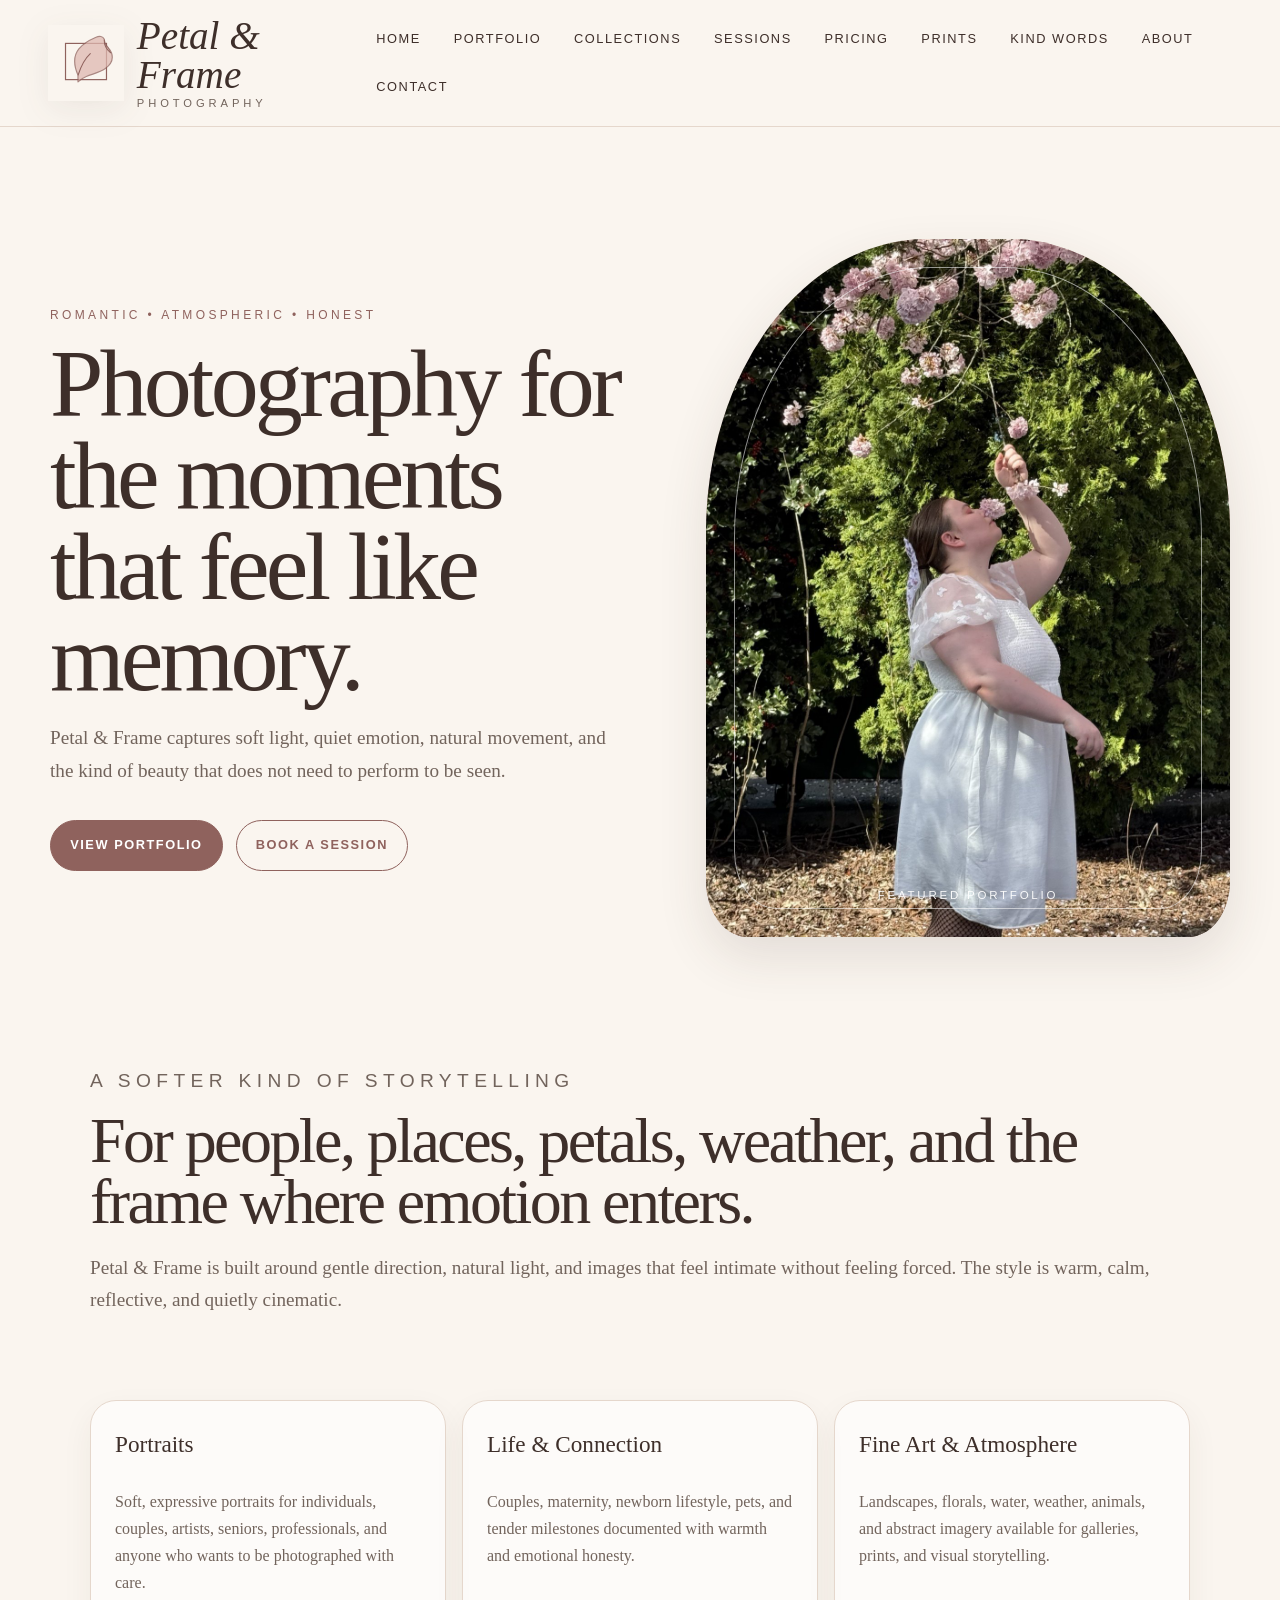
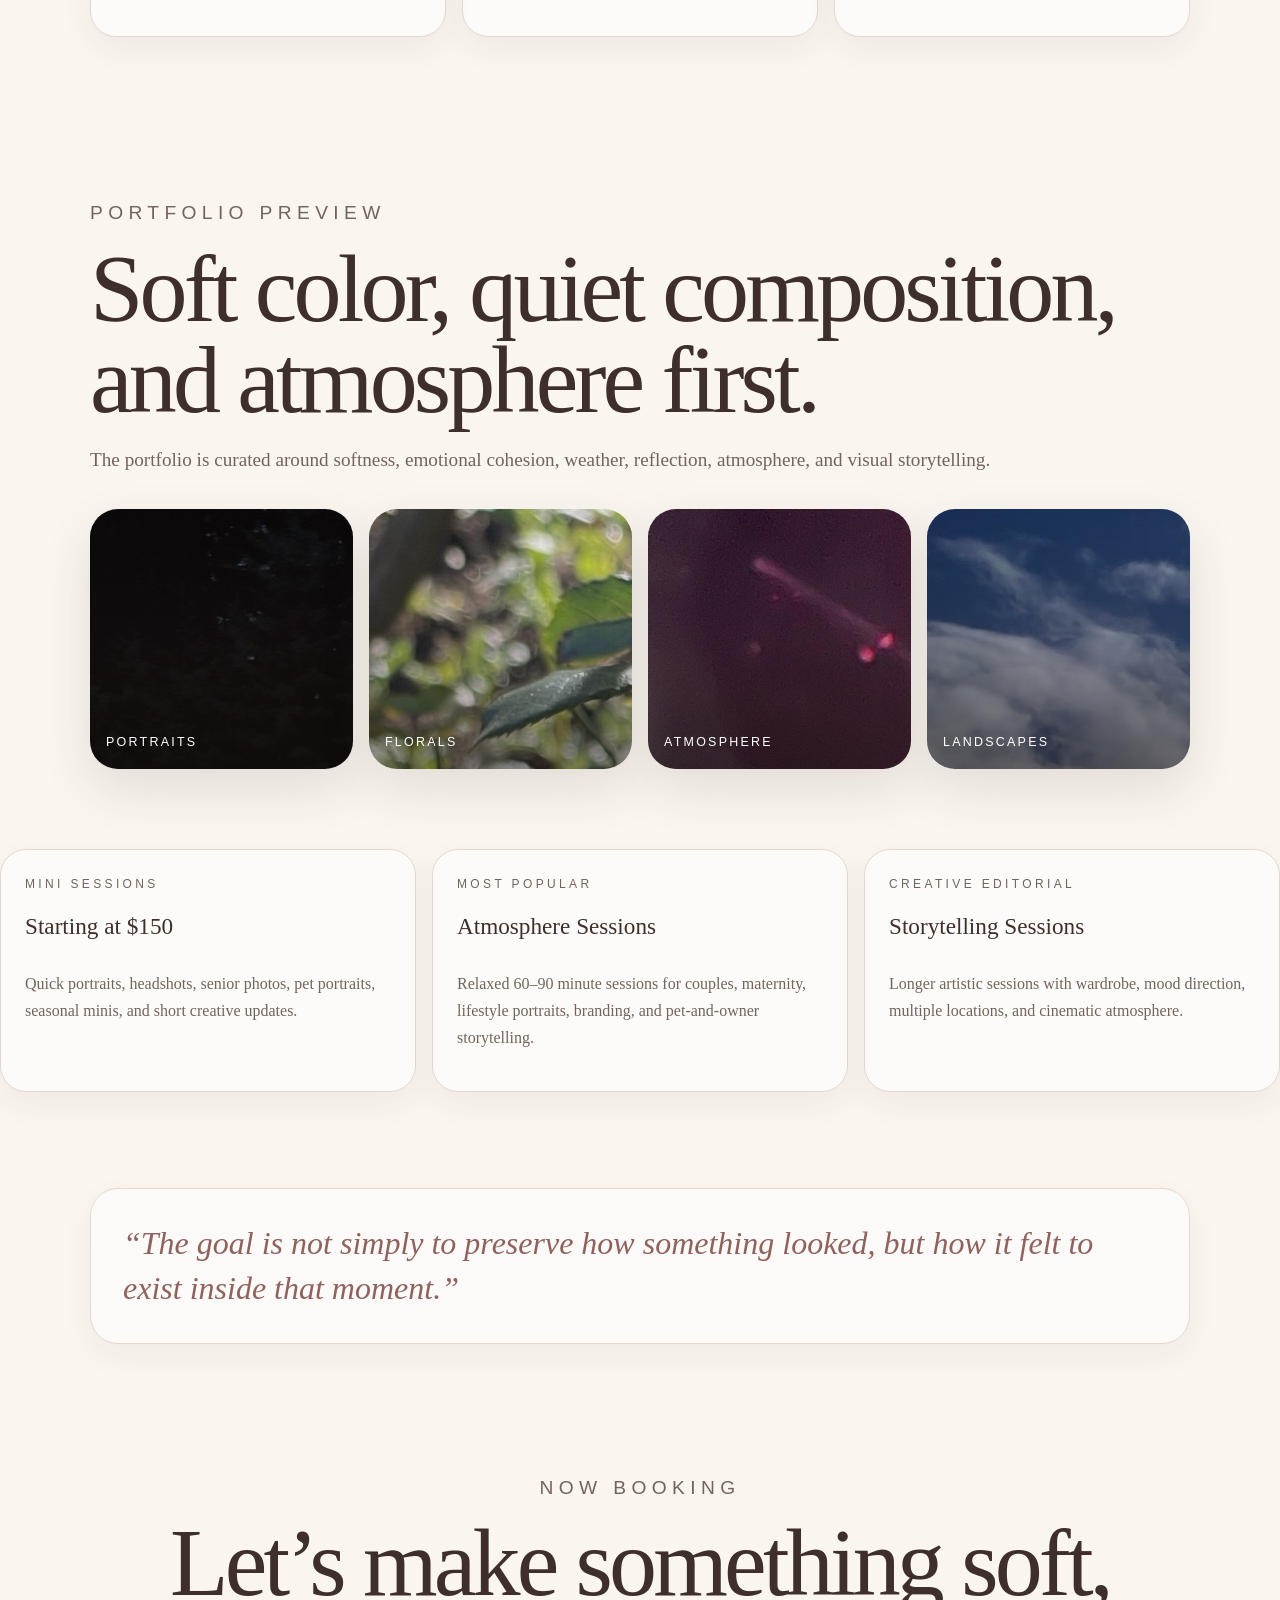
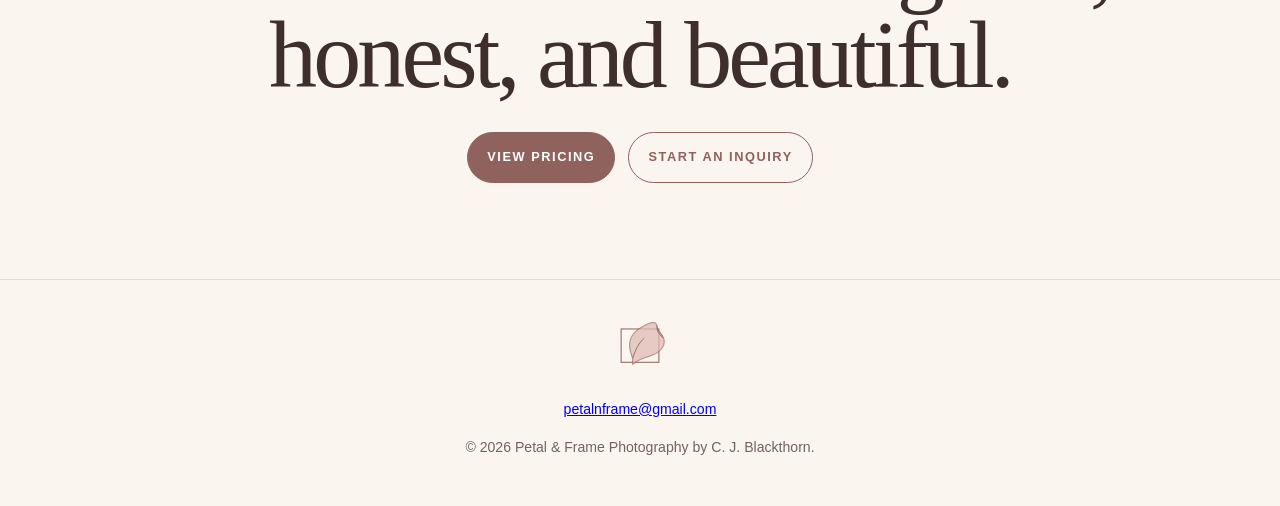
==== commit 128ac773: "Replace homepage placeholders with real portfolio imagery" ====
--- a/index.html
+++ b/index.html
@@ -8,7 +8,7 @@
   <meta property="og:title" content="Petal & Frame Photography">
   <meta property="og:description" content="Soft, romantic, atmospheric photography rooted in emotion, light, and quiet storytelling.">
   <meta property="og:type" content="website">
-  <meta property="og:url" content="https://cjblackthorn.github.io/petals-and-frames/">
+  <meta property="og:url" content="https://petalsnframes.art/">
   <link rel="icon" href="assets/images/branding/petal-frame-logo.svg" type="image/svg+xml">
   <link rel="stylesheet" href="assets/css/petals-and-frames.css">
 </head>
@@ -28,6 +28,7 @@
       <a href="sessions.html">Sessions</a>
       <a href="pricing.html">Pricing</a>
       <a href="prints.html">Prints</a>
+      <a href="testimonials.html">Kind Words</a>
       <a href="about.html">About</a>
       <a href="contact.html">Contact</a>
     </nav>
@@ -44,10 +45,10 @@
           <a class="button button-soft" href="contact.html">Book a Session</a>
         </div>
       </div>
-      <div class="hero-art hero-logo-card" role="img" aria-label="Petal & Frame logo mark">
-        <img src="assets/images/branding/petal-frame-logo.svg" alt="Petal & Frame logo mark">
-        <span>Portfolio images coming soon</span>
-      </div>
+      <a class="hero-art" href="portfolio.html" aria-label="View featured portfolio image">
+        <img src="./_gallery/portraits-blossoms/white-dress-blossom-reaching.jpg" alt="Soft portrait under spring blossoms">
+        <span>Featured portfolio</span>
+      </a>
     </section>
 
     <section class="intro section-narrow">
@@ -59,29 +60,26 @@
     <section class="services">
       <article>
         <h3>Portraits</h3>
-        <p>Soft, expressive portraits for individuals, couples, artists, and anyone who wants to be photographed with care.</p>
-      </article>
+        <p>Soft, expressive portraits for individuals, couples, artists, seniors, professionals, and anyone who wants to be photographed with care.</p></article>
       <article>
-        <h3>Life &amp; Love</h3>
-        <p>Couples, maternity, family, intimate events, and tender milestones documented with warmth and emotional honesty.</p>
-      </article>
+        <h3>Life &amp; Connection</h3>
+        <p>Couples, maternity, newborn lifestyle, pets, and tender milestones documented with warmth and emotional honesty.</p></article>
       <article>
         <h3>Fine Art &amp; Atmosphere</h3>
-        <p>Landscapes, florals, water, weather, and abstract imagery available for galleries, prints, and visual storytelling.</p>
-      </article>
+        <p>Landscapes, florals, water, weather, animals, and abstract imagery available for galleries, prints, and visual storytelling.</p></article>
     </section>
 
     <section class="gallery-preview">
       <div class="section-heading">
-        <p class="section-kicker">Portfolio direction</p>
+        <p class="section-kicker">Portfolio preview</p>
         <h2>Soft color, quiet composition, and atmosphere first.</h2>
-        <p>The portfolio is being curated intentionally around softness, emotional cohesion, weather, reflection, atmosphere, and visual storytelling.</p>
+        <p>The portfolio is curated around softness, emotional cohesion, weather, reflection, atmosphere, and visual storytelling.</p>
       </div>
       <div class="preview-grid" aria-label="Portfolio category preview tiles">
-        <a class="preview-tile tile-rose" href="collections.html"><span>Portraits</span></a>
-        <a class="preview-tile tile-cream" href="collections.html"><span>Florals</span></a>
-        <a class="preview-tile tile-cocoa" href="collections.html"><span>Atmosphere</span></a>
-        <a class="preview-tile tile-mist" href="collections.html"><span>Landscapes</span></a>
+        <a class="preview-tile" href="portfolio.html" style="background-image: linear-gradient(rgba(62,43,39,.15), rgba(62,43,39,.35)), url('./_gallery/portraits-snow/snow-burgundy-smiling-close.jpg');"><span>Portraits</span></a>
+        <a class="preview-tile" href="portfolio.html" style="background-image: linear-gradient(rgba(62,43,39,.12), rgba(62,43,39,.28)), url('./_gallery/florals-details/pink-rose-bee-backlit.jpg');"><span>Florals</span></a>
+        <a class="preview-tile" href="portfolio.html" style="background-image: linear-gradient(rgba(62,43,39,.10), rgba(62,43,39,.35)), url('./_gallery/aquarium-abstracts/jellyfish-magenta-art-print.jpg');"><span>Atmosphere</span></a>
+        <a class="preview-tile" href="portfolio.html" style="background-image: linear-gradient(rgba(62,43,39,.10), rgba(62,43,39,.35)), url('./_gallery/landscapes-coast/haystack-rock-dramatic-sky.jpg');"><span>Landscapes</span></a>
       </div>
     </section>
 
@@ -89,13 +87,13 @@
       <article class="pricing-detail-card">
         <p class="card-kicker">Mini Sessions</p>
         <h3>Starting at $150</h3>
-        <p>Quick portrait sessions for couples, individuals, seasonal moments, or creative updates.</p>
+        <p>Quick portraits, headshots, senior photos, pet portraits, seasonal minis, and short creative updates.</p>
       </article>
 
       <article class="pricing-detail-card">
         <p class="card-kicker">Most Popular</p>
         <h3>Atmosphere Sessions</h3>
-        <p>Relaxed 60–90 minute sessions built around emotion, movement, weather, and natural storytelling.</p>
+        <p>Relaxed 60–90 minute sessions for couples, maternity, lifestyle portraits, branding, and pet-and-owner storytelling.</p>
       </article>
 
       <article class="pricing-detail-card">
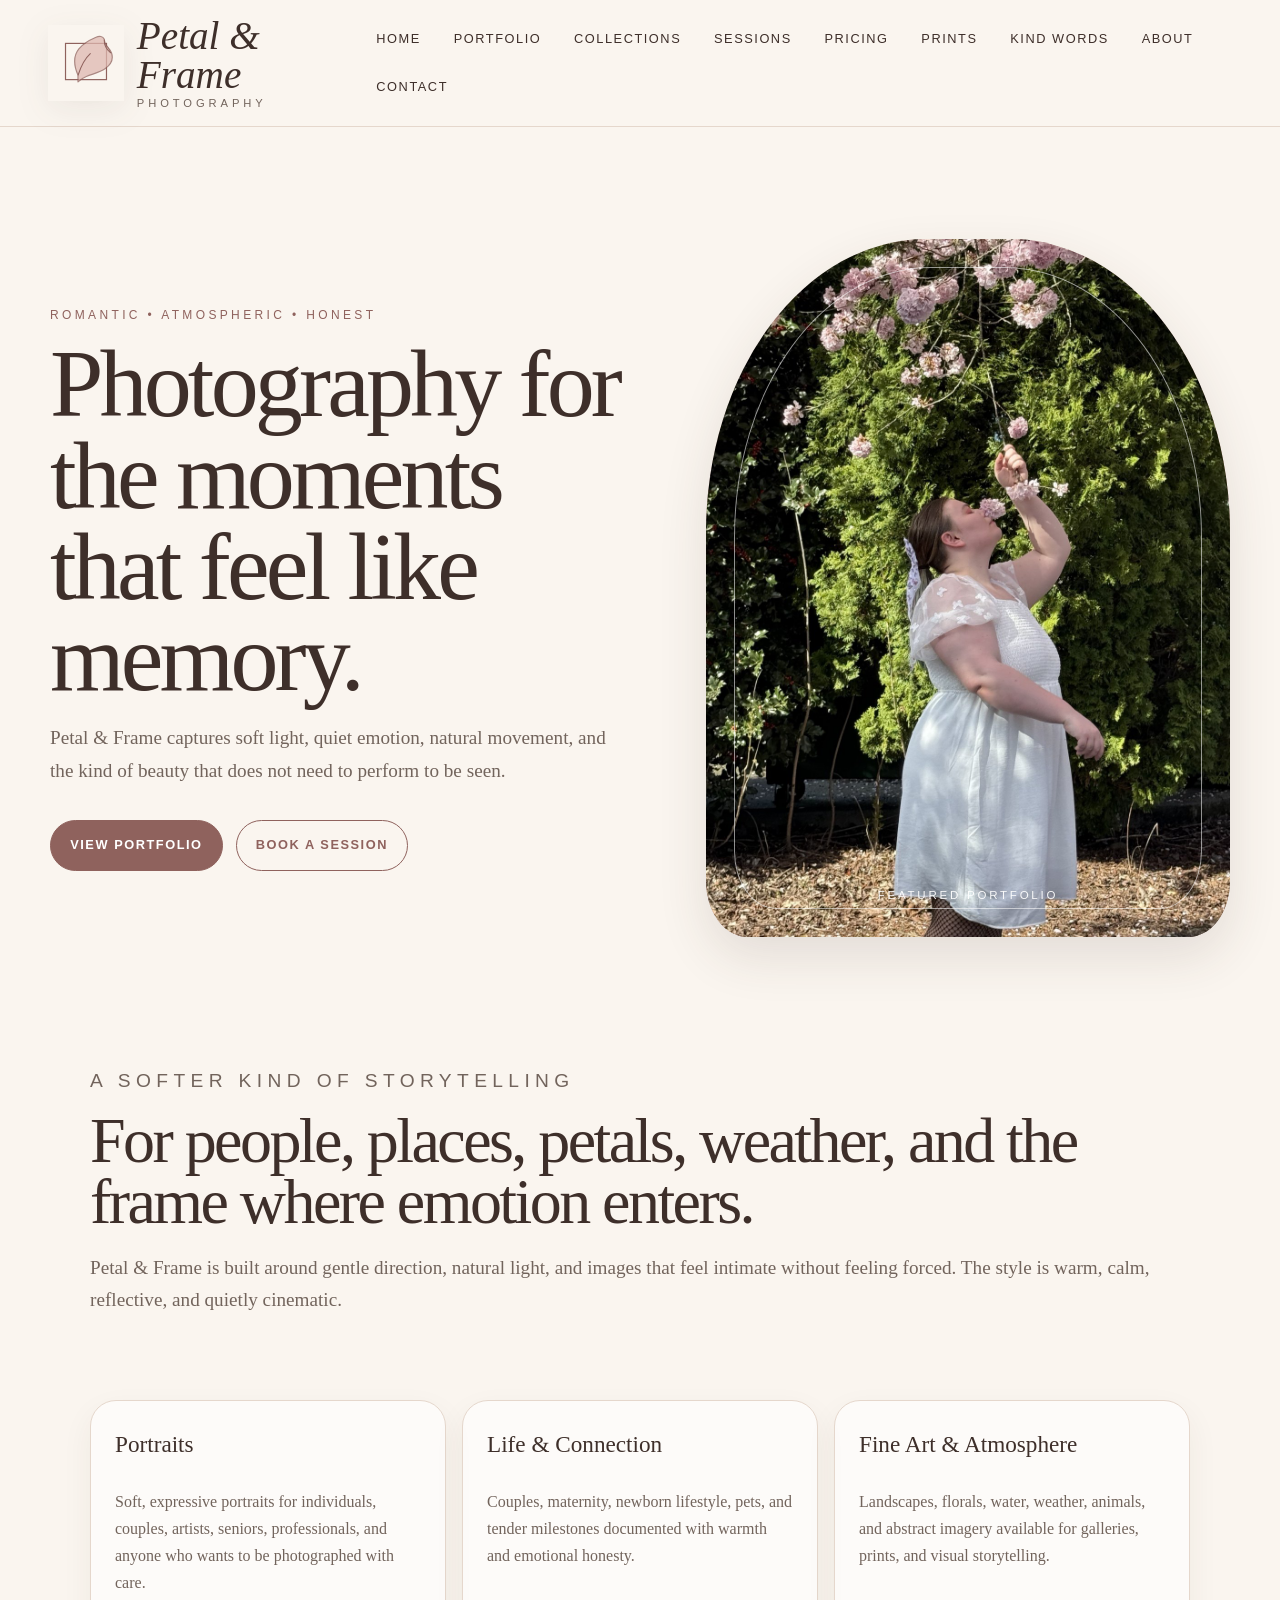
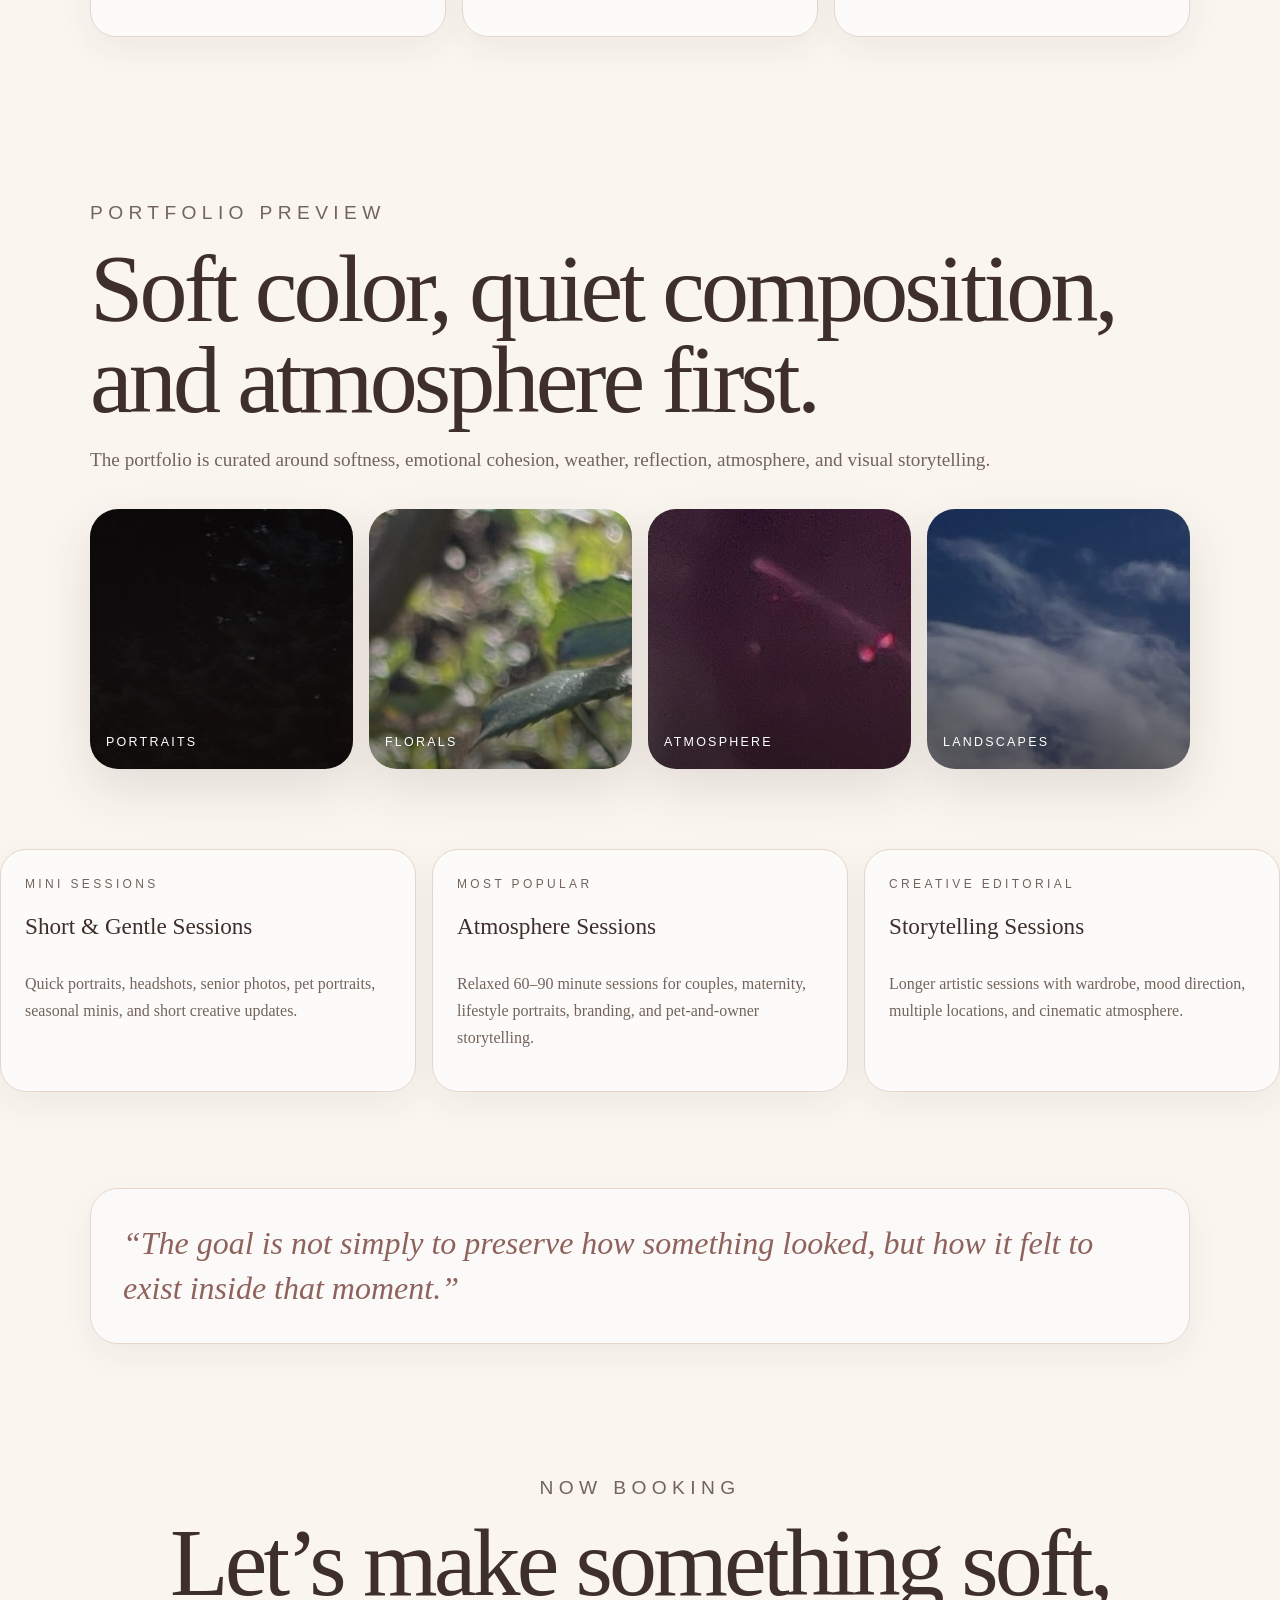
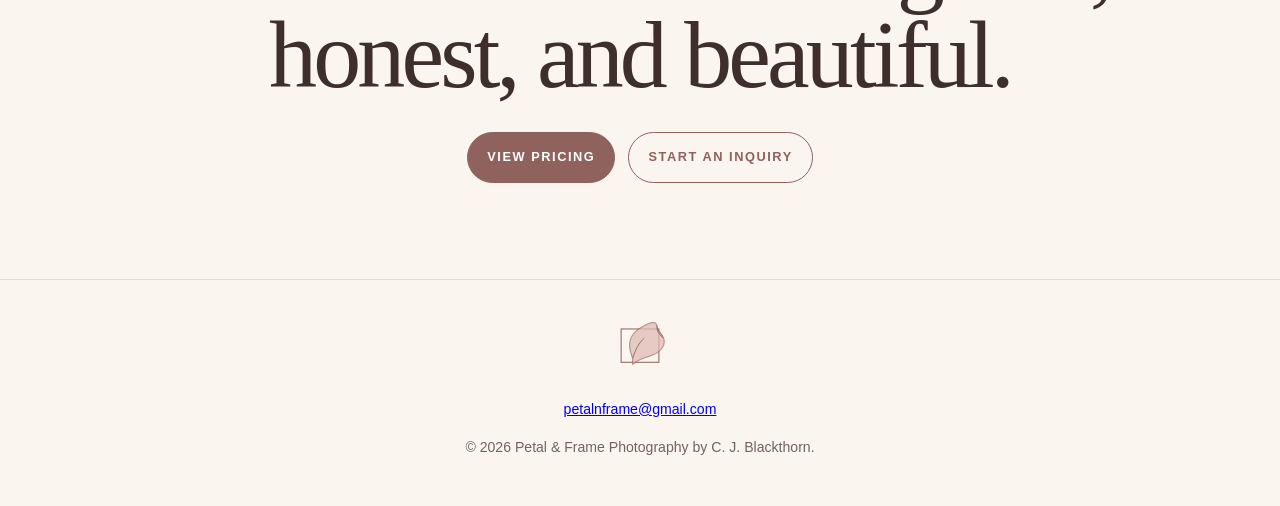
==== commit 1e2e55c4: "Make homepage session cards consistent" ====
--- a/index.html
+++ b/index.html
@@ -86,7 +86,7 @@
     <section class="pricing-details" style="padding-bottom:5rem;">
       <article class="pricing-detail-card">
         <p class="card-kicker">Mini Sessions</p>
-        <h3>Starting at $150</h3>
+        <h3>Short & Gentle Sessions</h3>
         <p>Quick portraits, headshots, senior photos, pet portraits, seasonal minis, and short creative updates.</p>
       </article>
 
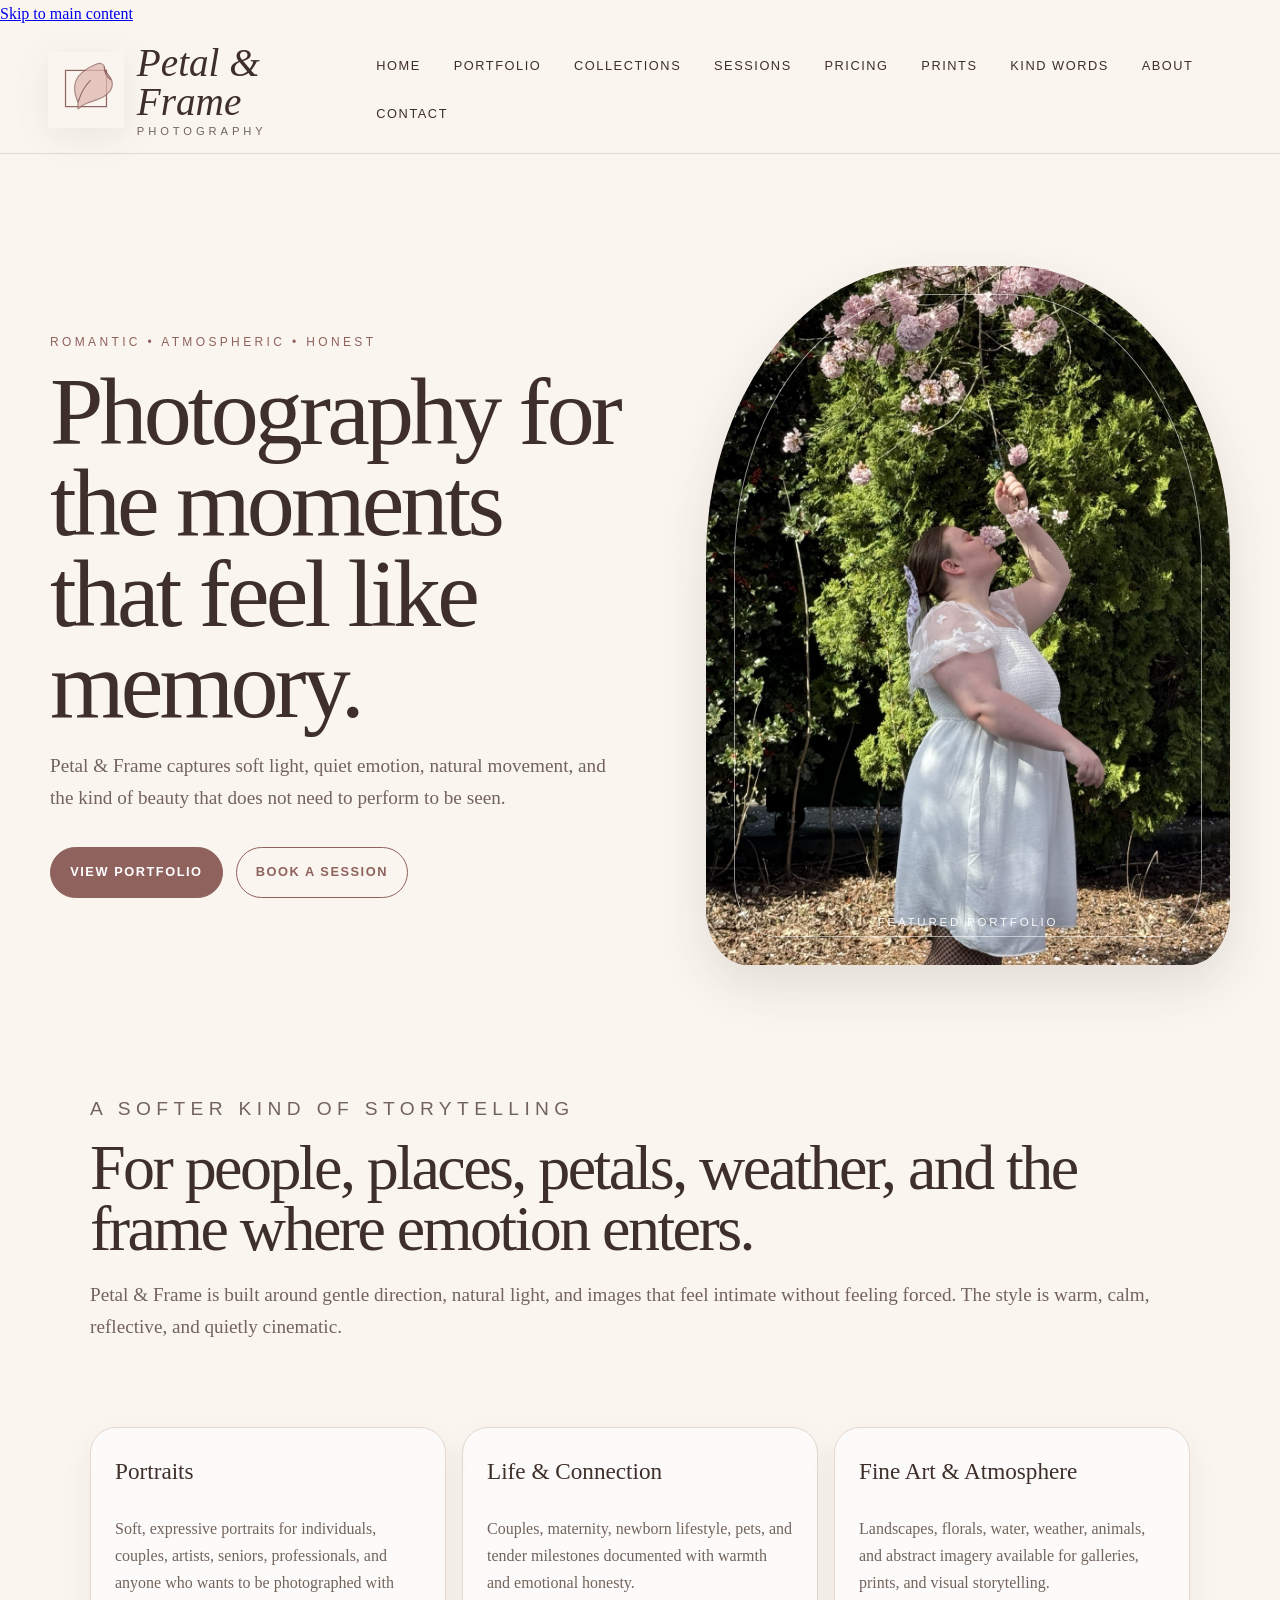
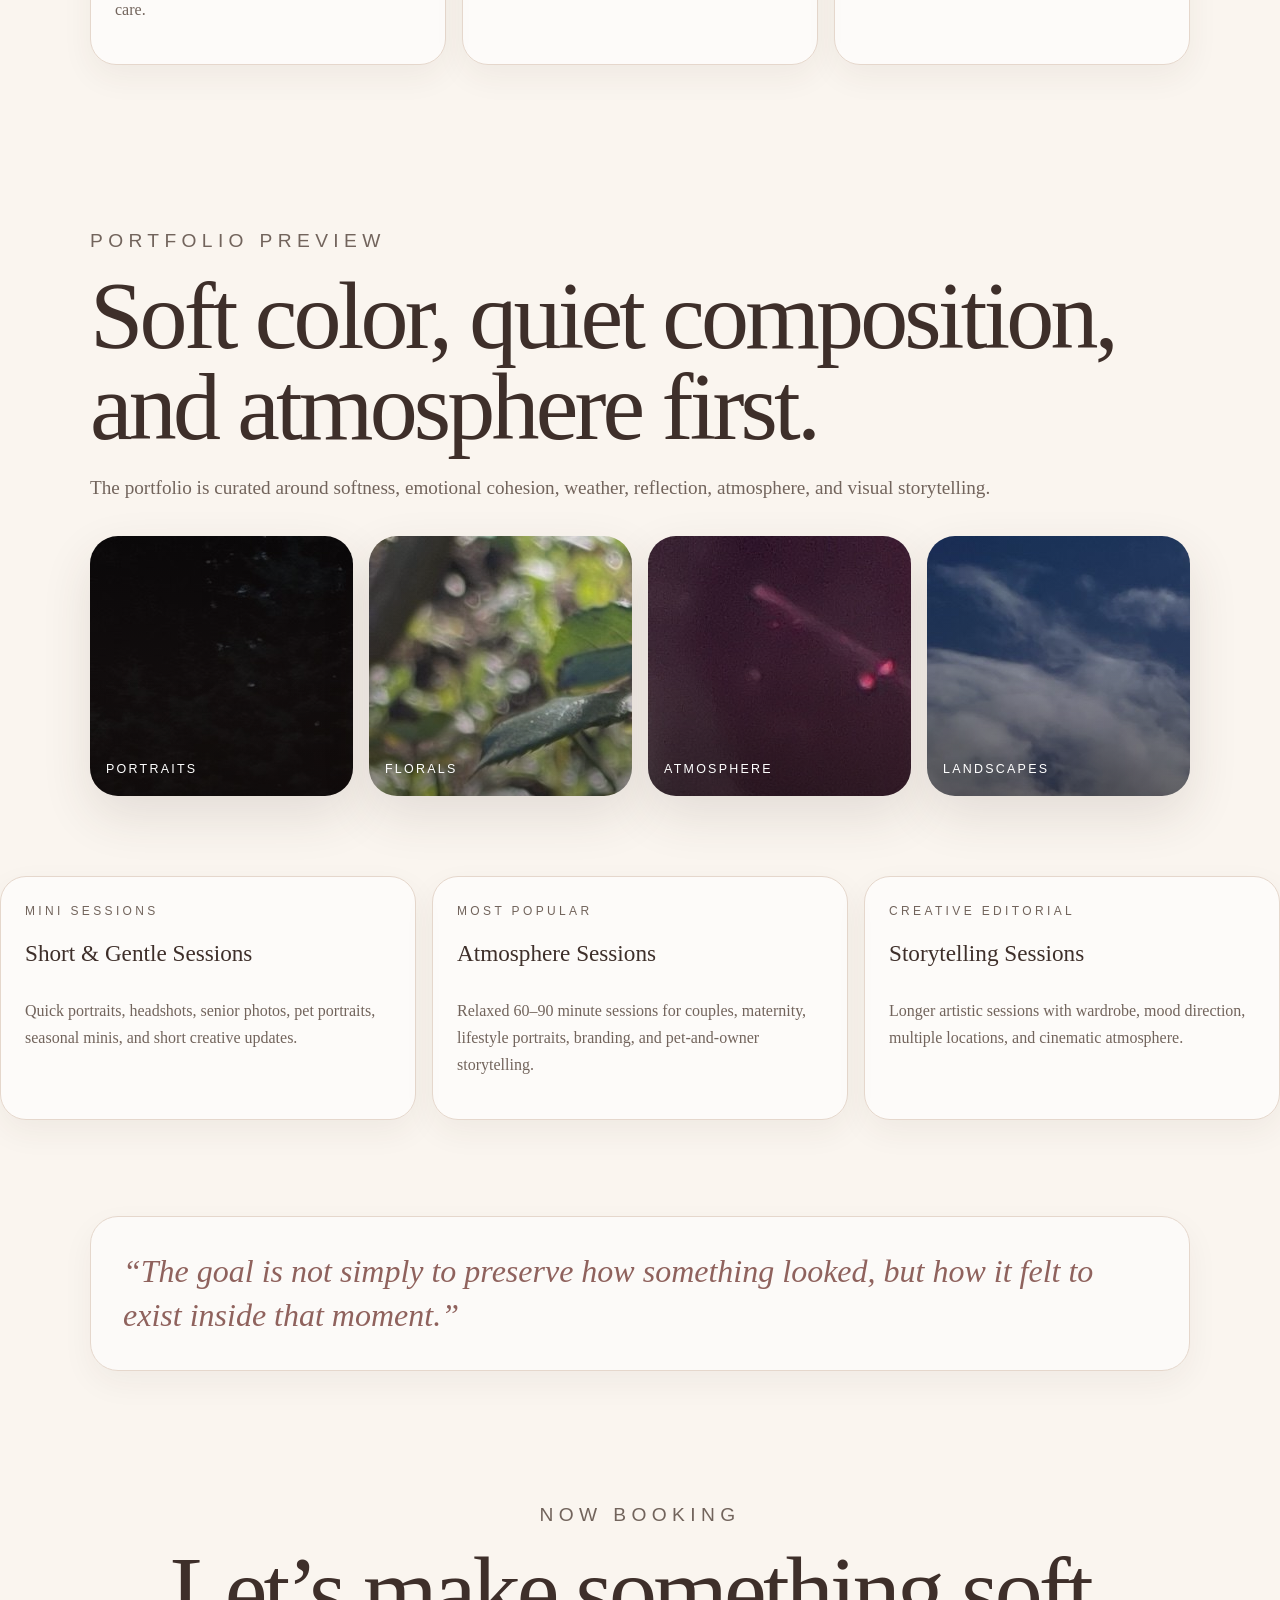
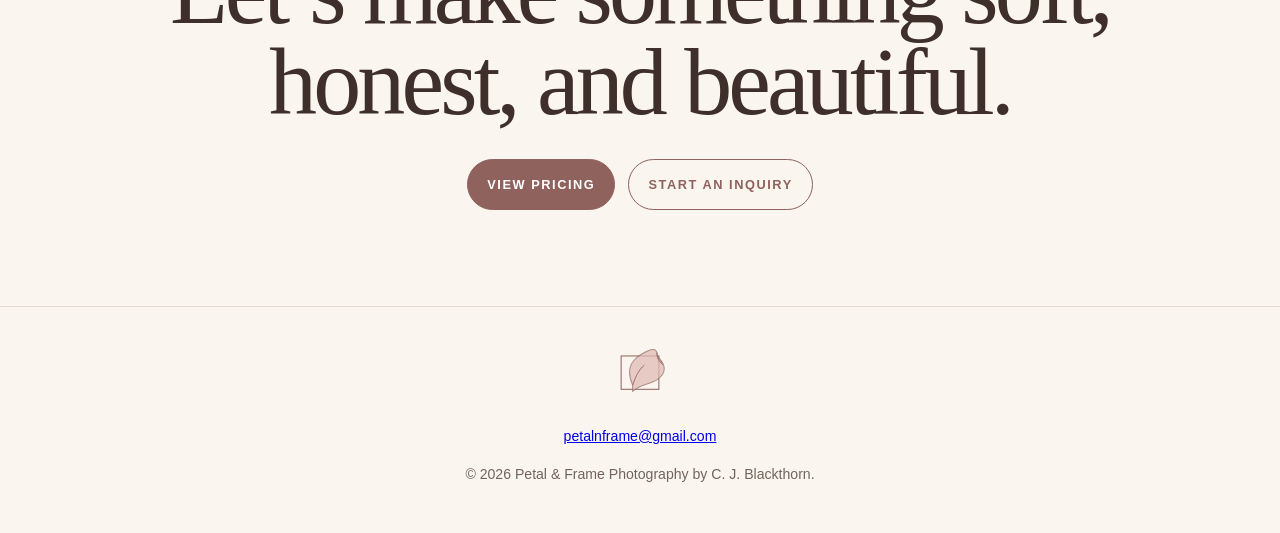
==== commit 786801bf: "a11y: enable skip navigation in index.html" ====
--- a/index.html
+++ b/index.html
@@ -3,6 +3,7 @@
 <head>
   <meta charset="utf-8">
   <meta name="viewport" content="width=device-width, initial-scale=1">
+  <link rel="canonical" href="https://petalsnframes.art/">
   <title>Petal & Frame Photography | C. J. Blackthorn</title>
   <meta name="description" content="Petal & Frame Photography offers soft, romantic, atmospheric photography rooted in emotion, light, and quiet storytelling.">
   <meta property="og:title" content="Petal & Frame Photography">
@@ -13,6 +14,7 @@
   <link rel="stylesheet" href="assets/css/petals-and-frames.css">
 </head>
 <body>
+<a class="skip-link" href="#main-content">Skip to main content</a>
   <header class="site-header">
     <a class="brand" href="index.html" aria-label="Petal & Frame home">
       <img class="brand-logo" src="assets/images/branding/petal-frame-logo.svg" alt="Petal & Frame logo">
@@ -34,7 +36,7 @@
     </nav>
   </header>
 
-  <main>
+  <main id="main-content" tabindex="-1">
     <section class="hero">
       <div class="hero-copy">
         <p class="eyebrow">romantic • atmospheric • honest</p>
